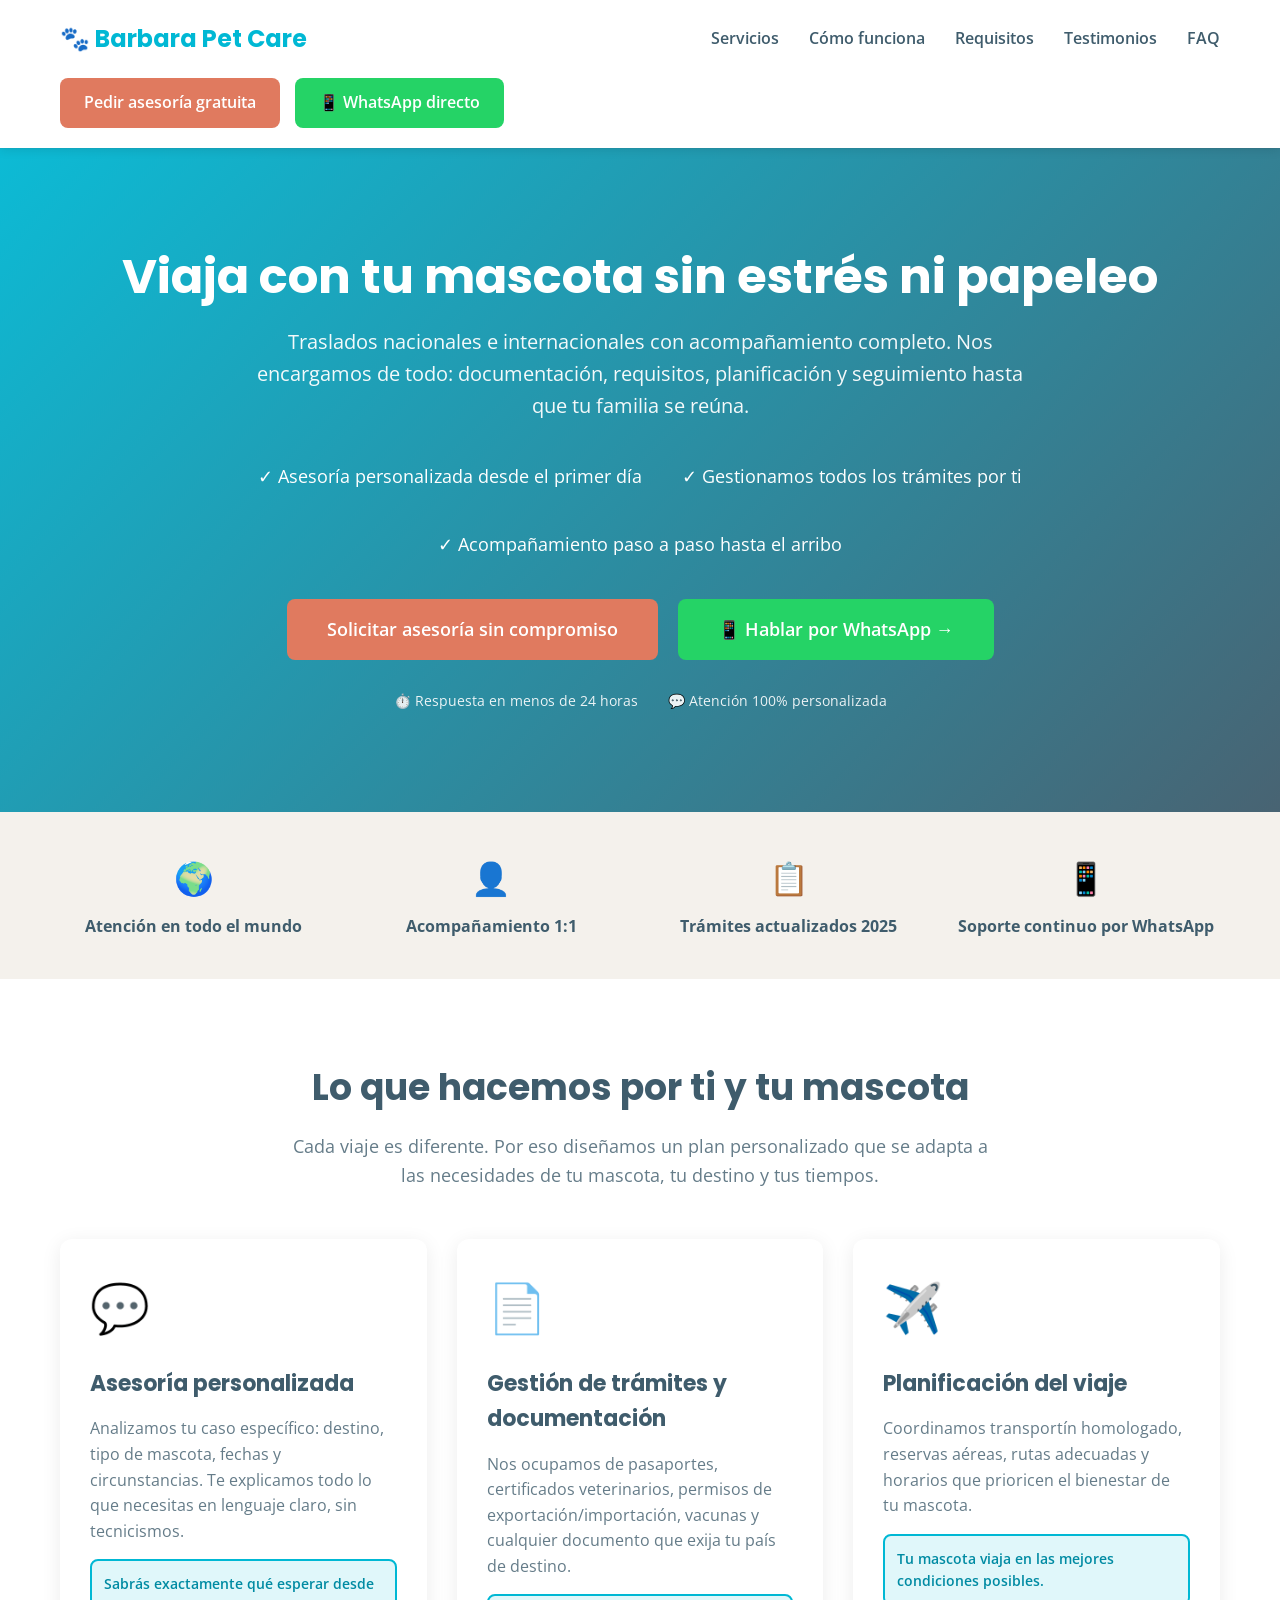
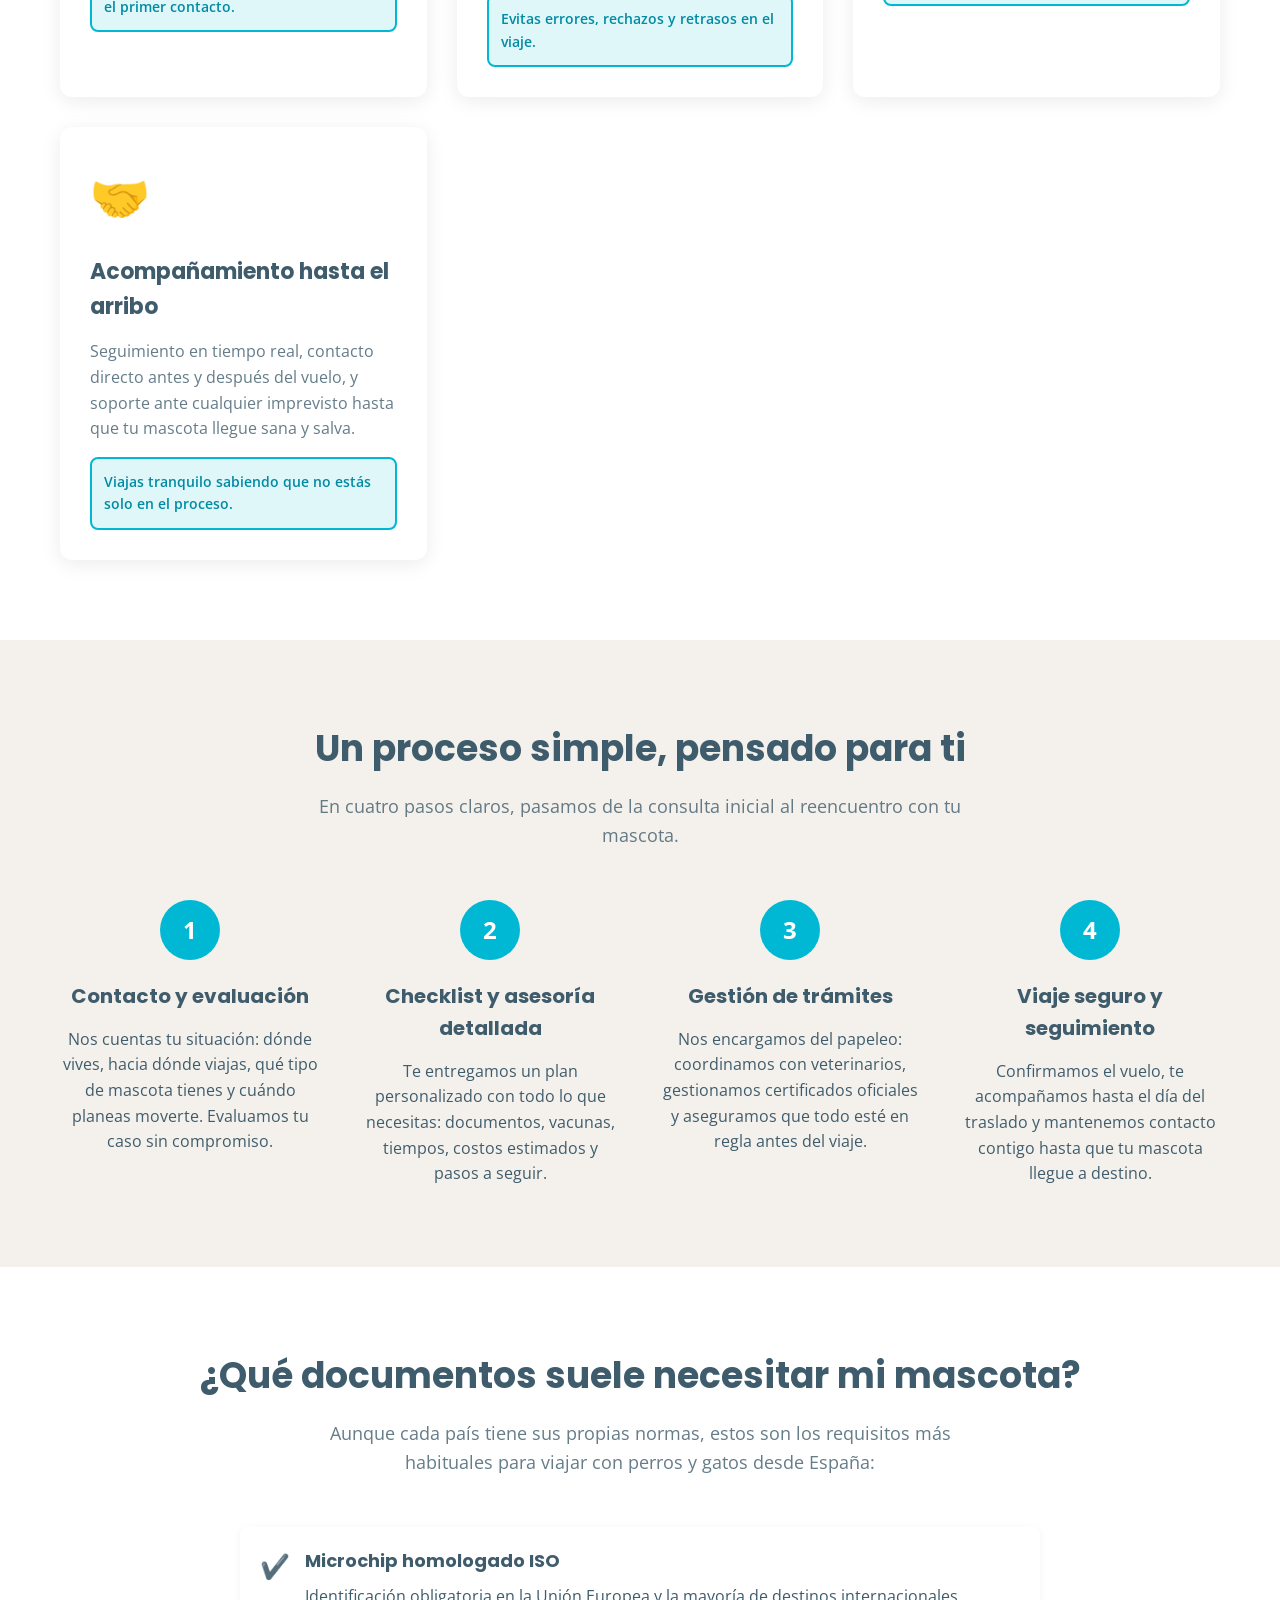
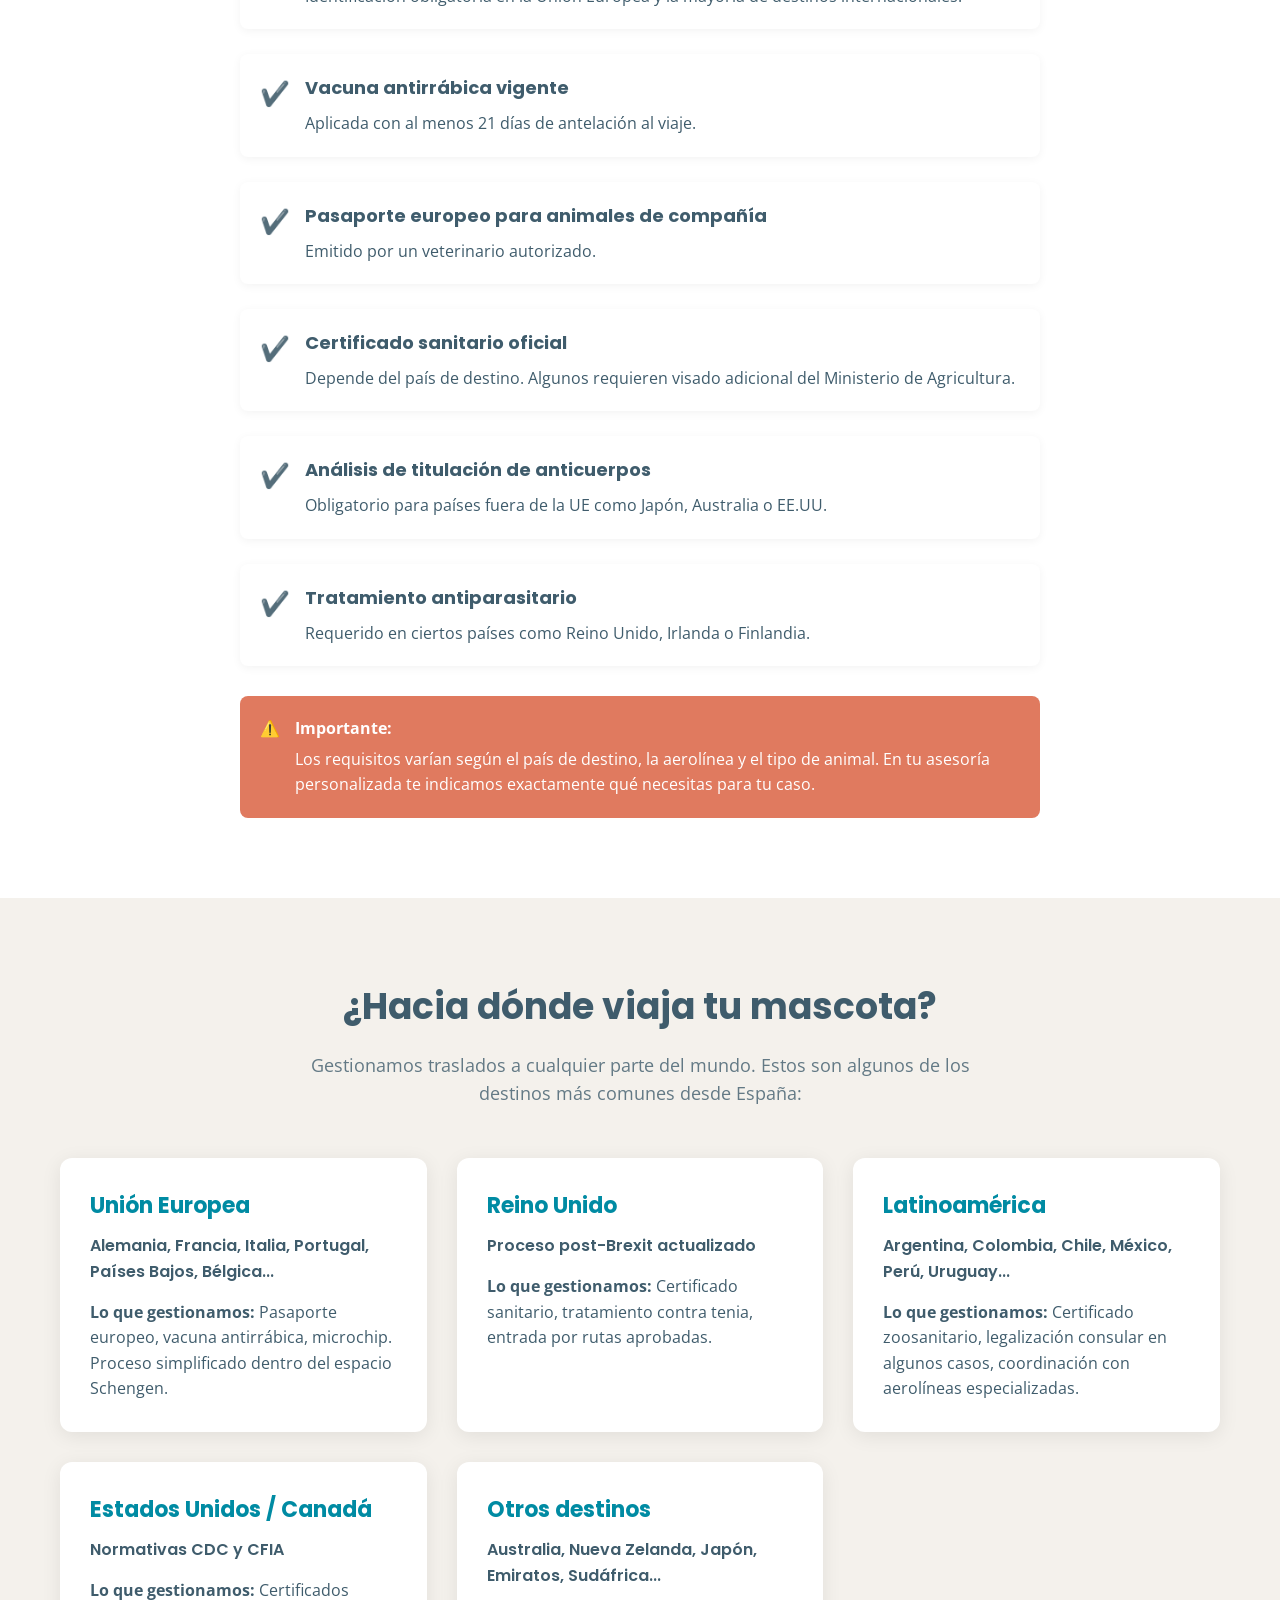
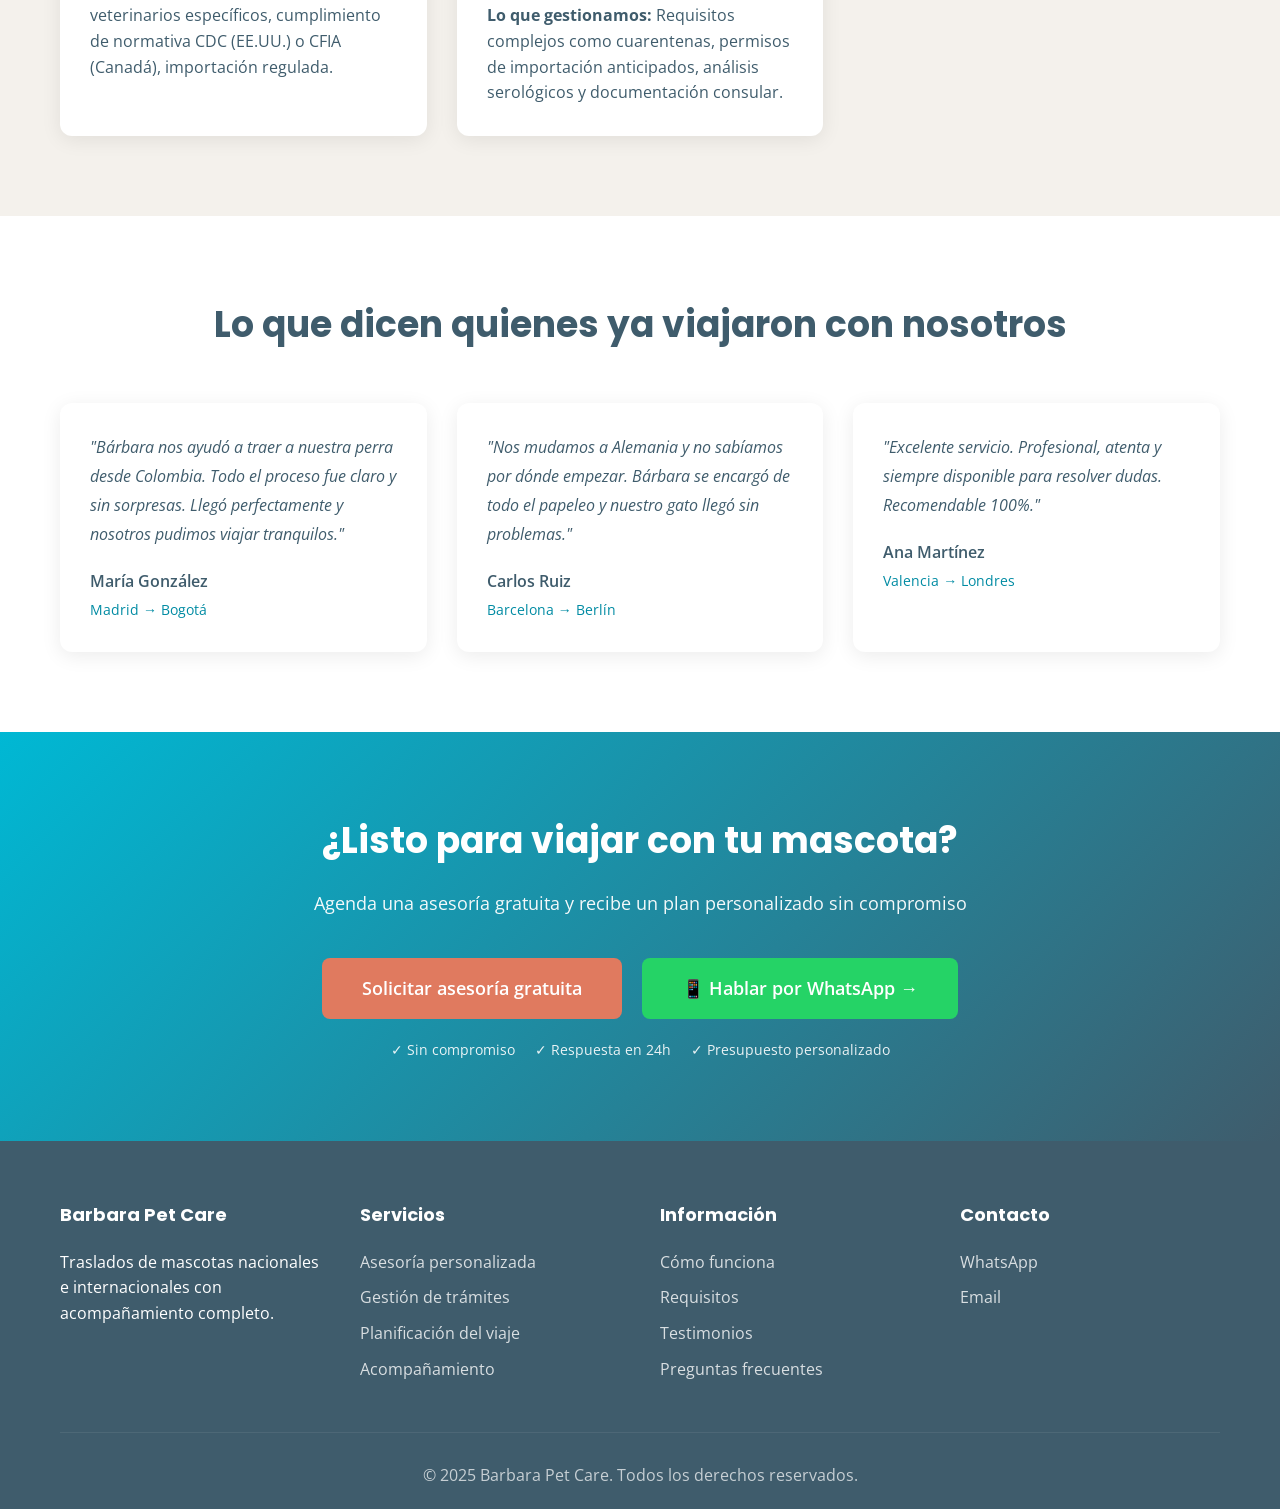
==== index.html @ b0bc9493 "first upload" ====
<!DOCTYPE html>
<html lang="es">
<head>
    <meta charset="UTF-8">
    <meta name="viewport" content="width=device-width, initial-scale=1.0">
    <title>Barbara Pet Care - Traslados de Mascotas Nacional e Internacional</title>
    <link href="https://fonts.googleapis.com/css2?family=Poppins:wght@400;600;700&family=Open+Sans:wght@400;600&display=swap" rel="stylesheet">
    <link rel="stylesheet" href="styles.css">
</head>
<body>
    <!-- Header -->
    <header>
        <div class="container">
            <div class="header-content">
                <div class="logo">🐾 Barbara Pet Care</div>
                <button class="mobile-menu-btn" onclick="toggleMenu()">☰</button>
                <nav id="mainNav">
                    <ul>
                        <li><a href="#servicios">Servicios</a></li>
                        <li><a href="#como-funciona">Cómo funciona</a></li>
                        <li><a href="#requisitos">Requisitos</a></li>
                        <li><a href="#testimonios">Testimonios</a></li>
                        <li><a href="#faq">FAQ</a></li>
                    </ul>
                </nav>
                <div class="header-buttons">
                    <a href="#contacto" class="btn btn-primary">Pedir asesoría gratuita</a>
                    <a href="https://wa.me/34XXXXXXXXX" class="btn btn-whatsapp">📱 WhatsApp directo</a>
                </div>
            </div>
        </div>
    </header>

    <!-- Hero Section -->
    <section class="hero">
        <div class="container">
            <h1>Viaja con tu mascota sin estrés ni papeleo</h1>
            <p class="hero-subtitle">Traslados nacionales e internacionales con acompañamiento completo. Nos encargamos de todo: documentación, requisitos, planificación y seguimiento hasta que tu familia se reúna.</p>
            
            <div class="hero-bullets">
                <div class="hero-bullet">✓ Asesoría personalizada desde el primer día</div>
                <div class="hero-bullet">✓ Gestionamos todos los trámites por ti</div>
                <div class="hero-bullet">✓ Acompañamiento paso a paso hasta el arribo</div>
            </div>

            <div class="hero-buttons">
                <a href="#contacto" class="btn btn-primary btn-large">Solicitar asesoría sin compromiso</a>
                <a href="https://wa.me/34XXXXXXXXX" class="btn btn-whatsapp btn-large">📱 Hablar por WhatsApp →</a>
            </div>

            <div class="hero-trust">
                <div>⏱️ Respuesta en menos de 24 horas</div>
                <div>💬 Atención 100% personalizada</div>
            </div>
        </div>
    </section>

    <!-- Trust Bar -->
    <section class="trust-bar">
        <div class="container">
            <div class="trust-items">
                <div class="trust-item">
                    <div class="trust-icon">🌍</div>
                    <div><strong>Atención en todo el mundo</strong></div>
                </div>
                <div class="trust-item">
                    <div class="trust-icon">👤</div>
                    <div><strong>Acompañamiento 1:1</strong></div>
                </div>
                <div class="trust-item">
                    <div class="trust-icon">📋</div>
                    <div><strong>Trámites actualizados 2025</strong></div>
                </div>
                <div class="trust-item">
                    <div class="trust-icon">📱</div>
                    <div><strong>Soporte continuo por WhatsApp</strong></div>
                </div>
            </div>
        </div>
    </section>

    <!-- Services -->
    <section id="servicios">
        <div class="container">
            <div class="section-header">
                <h2>Lo que hacemos por ti y tu mascota</h2>
                <p>Cada viaje es diferente. Por eso diseñamos un plan personalizado que se adapta a las necesidades de tu mascota, tu destino y tus tiempos.</p>
            </div>

            <div class="services-grid">
                <div class="service-card">
                    <div class="service-icon">💬</div>
                    <h3>Asesoría personalizada</h3>
                    <p>Analizamos tu caso específico: destino, tipo de mascota, fechas y circunstancias. Te explicamos todo lo que necesitas en lenguaje claro, sin tecnicismos.</p>
                    <div class="service-benefit">Sabrás exactamente qué esperar desde el primer contacto.</div>
                </div>

                <div class="service-card">
                    <div class="service-icon">📄</div>
                    <h3>Gestión de trámites y documentación</h3>
                    <p>Nos ocupamos de pasaportes, certificados veterinarios, permisos de exportación/importación, vacunas y cualquier documento que exija tu país de destino.</p>
                    <div class="service-benefit">Evitas errores, rechazos y retrasos en el viaje.</div>
                </div>

                <div class="service-card">
                    <div class="service-icon">✈️</div>
                    <h3>Planificación del viaje</h3>
                    <p>Coordinamos transportín homologado, reservas aéreas, rutas adecuadas y horarios que prioricen el bienestar de tu mascota.</p>
                    <div class="service-benefit">Tu mascota viaja en las mejores condiciones posibles.</div>
                </div>

                <div class="service-card">
                    <div class="service-icon">🤝</div>
                    <h3>Acompañamiento hasta el arribo</h3>
                    <p>Seguimiento en tiempo real, contacto directo antes y después del vuelo, y soporte ante cualquier imprevisto hasta que tu mascota llegue sana y salva.</p>
                    <div class="service-benefit">Viajas tranquilo sabiendo que no estás solo en el proceso.</div>
                </div>
            </div>
        </div>
    </section>

    <!-- Process -->
    <section id="como-funciona" class="process-bg">
        <div class="container">
            <div class="section-header">
                <h2>Un proceso simple, pensado para ti</h2>
                <p>En cuatro pasos claros, pasamos de la consulta inicial al reencuentro con tu mascota.</p>
            </div>

            <div class="process-steps">
                <div class="process-step">
                    <div class="step-number">1</div>
                    <h3>Contacto y evaluación</h3>
                    <p>Nos cuentas tu situación: dónde vives, hacia dónde viajas, qué tipo de mascota tienes y cuándo planeas moverte. Evaluamos tu caso sin compromiso.</p>
                </div>

                <div class="process-step">
                    <div class="step-number">2</div>
                    <h3>Checklist y asesoría detallada</h3>
                    <p>Te entregamos un plan personalizado con todo lo que necesitas: documentos, vacunas, tiempos, costos estimados y pasos a seguir.</p>
                </div>

                <div class="process-step">
                    <div class="step-number">3</div>
                    <h3>Gestión de trámites</h3>
                    <p>Nos encargamos del papeleo: coordinamos con veterinarios, gestionamos certificados oficiales y aseguramos que todo esté en regla antes del viaje.</p>
                </div>

                <div class="process-step">
                    <div class="step-number">4</div>
                    <h3>Viaje seguro y seguimiento</h3>
                    <p>Confirmamos el vuelo, te acompañamos hasta el día del traslado y mantenemos contacto contigo hasta que tu mascota llegue a destino.</p>
                </div>
            </div>
        </div>
    </section>

    <!-- Requirements -->
    <section id="requisitos">
        <div class="container">
            <div class="section-header">
                <h2>¿Qué documentos suele necesitar mi mascota?</h2>
                <p>Aunque cada país tiene sus propias normas, estos son los requisitos más habituales para viajar con perros y gatos desde España:</p>
            </div>

            <div class="requirements-list">
                <div class="requirement-item">
                    <div class="requirement-check">✔️</div>
                    <div class="requirement-content">
                        <h4>Microchip homologado ISO</h4>
                        <p>Identificación obligatoria en la Unión Europea y la mayoría de destinos internacionales.</p>
                    </div>
                </div>

                <div class="requirement-item">
                    <div class="requirement-check">✔️</div>
                    <div class="requirement-content">
                        <h4>Vacuna antirrábica vigente</h4>
                        <p>Aplicada con al menos 21 días de antelación al viaje.</p>
                    </div>
                </div>

                <div class="requirement-item">
                    <div class="requirement-check">✔️</div>
                    <div class="requirement-content">
                        <h4>Pasaporte europeo para animales de compañía</h4>
                        <p>Emitido por un veterinario autorizado.</p>
                    </div>
                </div>

                <div class="requirement-item">
                    <div class="requirement-check">✔️</div>
                    <div class="requirement-content">
                        <h4>Certificado sanitario oficial</h4>
                        <p>Depende del país de destino. Algunos requieren visado adicional del Ministerio de Agricultura.</p>
                    </div>
                </div>

                <div class="requirement-item">
                    <div class="requirement-check">✔️</div>
                    <div class="requirement-content">
                        <h4>Análisis de titulación de anticuerpos</h4>
                        <p>Obligatorio para países fuera de la UE como Japón, Australia o EE.UU.</p>
                    </div>
                </div>

                <div class="requirement-item">
                    <div class="requirement-check">✔️</div>
                    <div class="requirement-content">
                        <h4>Tratamiento antiparasitario</h4>
                        <p>Requerido en ciertos países como Reino Unido, Irlanda o Finlandia.</p>
                    </div>
                </div>

                <div class="important-note">
                    <div>⚠️</div>
                    <div>
                        <strong>Importante:</strong> Los requisitos varían según el país de destino, la aerolínea y el tipo de animal. En tu asesoría personalizada te indicamos exactamente qué necesitas para tu caso.
                    </div>
                </div>
            </div>
        </div>
    </section>

    <!-- Destinations -->
    <section class="destinations-bg">
        <div class="container">
            <div class="section-header">
                <h2>¿Hacia dónde viaja tu mascota?</h2>
                <p>Gestionamos traslados a cualquier parte del mundo. Estos son algunos de los destinos más comunes desde España:</p>
            </div>

            <div class="destinations-grid">
                <div class="destination-card">
                    <h3>Unión Europea</h3>
                    <h4>Alemania, Francia, Italia, Portugal, Países Bajos, Bélgica...</h4>
                    <p><strong>Lo que gestionamos:</strong> Pasaporte europeo, vacuna antirrábica, microchip. Proceso simplificado dentro del espacio Schengen.</p>
                </div>

                <div class="destination-card">
                    <h3>Reino Unido</h3>
                    <h4>Proceso post-Brexit actualizado</h4>
                    <p><strong>Lo que gestionamos:</strong> Certificado sanitario, tratamiento contra tenia, entrada por rutas aprobadas.</p>
                </div>

                <div class="destination-card">
                    <h3>Latinoamérica</h3>
                    <h4>Argentina, Colombia, Chile, México, Perú, Uruguay...</h4>
                    <p><strong>Lo que gestionamos:</strong> Certificado zoosanitario, legalización consular en algunos casos, coordinación con aerolíneas especializadas.</p>
                </div>

                <div class="destination-card">
                    <h3>Estados Unidos / Canadá</h3>
                    <h4>Normativas CDC y CFIA</h4>
                    <p><strong>Lo que gestionamos:</strong> Certificados veterinarios específicos, cumplimiento de normativa CDC (EE.UU.) o CFIA (Canadá), importación regulada.</p>
                </div>

                <div class="destination-card">
                    <h3>Otros destinos</h3>
                    <h4>Australia, Nueva Zelanda, Japón, Emiratos, Sudáfrica...</h4>
                    <p><strong>Lo que gestionamos:</strong> Requisitos complejos como cuarentenas, permisos de importación anticipados, análisis serológicos y documentación consular.</p>
                </div>
            </div>
        </div>
    </section>

    <!-- Testimonials -->
    <section id="testimonios">
        <div class="container">
            <div class="section-header">
                <h2>Lo que dicen quienes ya viajaron con nosotros</h2>
            </div>

            <div class="testimonials-grid">
                <div class="testimonial-card">
                    <p class="testimonial-quote">"Bárbara nos ayudó a traer a nuestra perra desde Colombia. Todo el proceso fue claro y sin sorpresas. Llegó perfectamente y nosotros pudimos viajar tranquilos."</p>
                    <div class="testimonial-author">María González</div>
                    <div class="testimonial-location">Madrid → Bogotá</div>
                </div>

                <div class="testimonial-card">
                    <p class="testimonial-quote">"Nos mudamos a Alemania y no sabíamos por dónde empezar. Bárbara se encargó de todo el papeleo y nuestro gato llegó sin problemas."</p>
                    <div class="testimonial-author">Carlos Ruiz</div>
                    <div class="testimonial-location">Barcelona → Berlín</div>
                </div>

                <div class="testimonial-card">
                    <p class="testimonial-quote">"Excelente servicio. Profesional, atenta y siempre disponible para resolver dudas. Recomendable 100%."</p>
                    <div class="testimonial-author">Ana Martínez</div>
                    <div class="testimonial-location">Valencia → Londres</div>
                </div>
            </div>
        </div>
    </section>

    <!-- CTA Final -->
    <section class="cta-final">
        <div class="container">
            <h2>¿Listo para viajar con tu mascota?</h2>
            <p>Agenda una asesoría gratuita y recibe un plan personalizado sin compromiso</p>
            
            <div class="cta-buttons">
                <a href="#contacto" class="btn btn-primary btn-large">Solicitar asesoría gratuita</a>
                <a href="https://wa.me/34XXXXXXXXX" class="btn btn-whatsapp btn-large">📱 Hablar por WhatsApp →</a>
            </div>

            <div class="cta-microcopy">
                <div>✓ Sin compromiso</div>
                <div>✓ Respuesta en 24h</div>
                <div>✓ Presupuesto personalizado</div>
            </div>
        </div>
    </section>

    <!-- Footer -->
    <footer>
        <div class="container">
            <div class="footer-content">
                <div class="footer-column">
                    <h4>Barbara Pet Care</h4>
                    <p>Traslados de mascotas nacionales e internacionales con acompañamiento completo.</p>
                </div>

                <div class="footer-column">
                    <h4>Servicios</h4>
                    <ul>
                        <li><a href="#servicios">Asesoría personalizada</a></li>
                        <li><a href="#servicios">Gestión de trámites</a></li>
                        <li><a href="#servicios">Planificación del viaje</a></li>
                        <li><a href="#servicios">Acompañamiento</a></li>
                    </ul>
                </div>

                <div class="footer-column">
                    <h4>Información</h4>
                    <ul>
                        <li><a href="#como-funciona">Cómo funciona</a></li>
                        <li><a href="#requisitos">Requisitos</a></li>
                        <li><a href="#testimonios">Testimonios</a></li>
                        <li><a href="#faq">Preguntas frecuentes</a></li>
                    </ul>
                </div>

                <div class="footer-column">
                    <h4>Contacto</h4>
                    <ul>
                        <li><a href="https://wa.me/34XXXXXXXXX">WhatsApp</a></li>
                        <li><a href="mailto:info@barbarapetcare.com">Email</a></li>
                    </ul>
                </div>
            </div>

            <div class="footer-bottom">
                <p>&copy; 2025 Barbara Pet Care. Todos los derechos reservados.</p>
            </div>
        </div>
    </footer>

    <script src="script.js"></script>
</body>
</html>
---- styles.css ----
* {
    margin: 0;
    padding: 0;
    box-sizing: border-box;
}

:root {
    --verde: #00B8D4;
    --beige: #F4F1EC;
    --azul: #3F5C6C;
    --blanco: #FFFFFF;
    --coral: #E07A5F;
}

body {
    font-family: 'Open Sans', sans-serif;
    color: var(--azul);
    line-height: 1.6;
}

h1, h2, h3, h4 {
    font-family: 'Poppins', sans-serif;
    font-weight: 700;
}

.container {
    max-width: 1200px;
    margin: 0 auto;
    padding: 0 20px;
}

/* Header */
header {
    background: var(--blanco);
    padding: 20px 0;
    box-shadow: 0 2px 10px rgba(0,0,0,0.1);
    position: sticky;
    top: 0;
    z-index: 1000;
}

.header-content {
    display: flex;
    justify-content: space-between;
    align-items: center;
    flex-wrap: wrap;
    gap: 20px;
}

.logo {
    font-family: 'Poppins', sans-serif;
    font-size: 24px;
    font-weight: 700;
    color: var(--verde);
    display: flex;
    align-items: center;
    gap: 8px;
}

nav ul {
    display: flex;
    list-style: none;
    gap: 30px;
    flex-wrap: wrap;
}

nav a {
    color: var(--azul);
    text-decoration: none;
    font-weight: 600;
    transition: color 0.3s;
}

nav a:hover {
    color: var(--verde);
}

.header-buttons {
    display: flex;
    gap: 15px;
    flex-wrap: wrap;
}

.btn {
    padding: 12px 24px;
    border-radius: 8px;
    font-weight: 600;
    text-decoration: none;
    transition: all 0.3s;
    border: none;
    cursor: pointer;
    display: inline-block;
    text-align: center;
}

.btn-primary {
    background: var(--coral);
    color: var(--blanco);
}

.btn-primary:hover {
    background: #d66950;
    transform: translateY(-2px);
    box-shadow: 0 4px 12px rgba(224, 122, 95, 0.3);
}

.btn-whatsapp {
    background: #25D366;
    color: var(--blanco);
    display: flex;
    align-items: center;
    gap: 8px;
}

.btn-whatsapp:hover {
    background: #128C7E;
    transform: translateY(-2px);
    box-shadow: 0 4px 12px rgba(37, 211, 102, 0.4);
}

/* Hero Section */
.hero {
    background: linear-gradient(135deg, rgba(0, 184, 212, 0.95), rgba(63, 92, 108, 0.95)), url('data:image/svg+xml,<svg xmlns="http://www.w3.org/2000/svg" viewBox="0 0 1200 600"><rect fill="%23F4F1EC" width="1200" height="600"/></svg>');
    background-size: cover;
    background-position: center;
    color: var(--blanco);
    padding: 100px 0;
    text-align: center;
}

.hero h1 {
    font-size: 48px;
    margin-bottom: 20px;
    line-height: 1.2;
}

.hero-subtitle {
    font-size: 20px;
    margin-bottom: 40px;
    max-width: 800px;
    margin-left: auto;
    margin-right: auto;
    opacity: 0.95;
}

.hero-bullets {
    display: flex;
    justify-content: center;
    gap: 40px;
    margin-bottom: 40px;
    flex-wrap: wrap;
}

.hero-bullet {
    display: flex;
    align-items: center;
    gap: 10px;
    font-size: 18px;
}

.hero-buttons {
    display: flex;
    gap: 20px;
    justify-content: center;
    margin-bottom: 30px;
    flex-wrap: wrap;
}

.btn-large {
    padding: 16px 40px;
    font-size: 18px;
}

.hero-trust {
    display: flex;
    justify-content: center;
    gap: 30px;
    font-size: 14px;
    opacity: 0.9;
    flex-wrap: wrap;
}

/* Trust Bar */
.trust-bar {
    background: var(--beige);
    padding: 40px 0;
}

.trust-items {
    display: grid;
    grid-template-columns: repeat(auto-fit, minmax(250px, 1fr));
    gap: 30px;
    text-align: center;
}

.trust-item {
    display: flex;
    flex-direction: column;
    align-items: center;
    gap: 10px;
}

.trust-icon {
    font-size: 32px;
    color: var(--verde);
}

/* Section */
section {
    padding: 80px 0;
}

.section-header {
    text-align: center;
    margin-bottom: 50px;
}

.section-header h2 {
    font-size: 36px;
    margin-bottom: 15px;
    color: var(--azul);
}

.section-header p {
    font-size: 18px;
    color: var(--azul);
    opacity: 0.8;
    max-width: 700px;
    margin: 0 auto;
}

/* Services */
.services-grid {
    display: grid;
    grid-template-columns: repeat(auto-fit, minmax(280px, 1fr));
    gap: 30px;
}

.service-card {
    background: var(--blanco);
    padding: 30px;
    border-radius: 12px;
    box-shadow: 0 4px 20px rgba(0,0,0,0.08);
    transition: transform 0.3s, box-shadow 0.3s;
}

.service-card:hover {
    transform: translateY(-5px);
    box-shadow: 0 8px 30px rgba(0,0,0,0.12);
}

.service-icon {
    font-size: 48px;
    margin-bottom: 20px;
}

.service-card h3 {
    font-size: 22px;
    margin-bottom: 15px;
    color: var(--azul);
}

.service-card p {
    margin-bottom: 15px;
    color: var(--azul);
    opacity: 0.8;
}

.service-benefit {
    background: rgba(0, 184, 212, 0.12);
    padding: 12px;
    border-radius: 8px;
    font-weight: 600;
    color: #008BA3;
    font-size: 14px;
    border: 2px solid var(--verde);
}

/* Process */
.process-bg {
    background: var(--beige);
}

.process-steps {
    display: grid;
    grid-template-columns: repeat(auto-fit, minmax(250px, 1fr));
    gap: 40px;
}

.process-step {
    text-align: center;
}

.step-number {
    width: 60px;
    height: 60px;
    background: var(--verde);
    color: var(--blanco);
    border-radius: 50%;
    display: flex;
    align-items: center;
    justify-content: center;
    font-size: 24px;
    font-weight: 700;
    margin: 0 auto 20px;
}

.process-step h3 {
    font-size: 20px;
    margin-bottom: 15px;
    color: var(--azul);
}

/* Requirements */
.requirements-list {
    max-width: 800px;
    margin: 0 auto;
}

.requirement-item {
    display: flex;
    gap: 15px;
    margin-bottom: 25px;
    padding: 20px;
    background: var(--blanco);
    border-radius: 8px;
    box-shadow: 0 2px 10px rgba(0,0,0,0.05);
}

.requirement-check {
    color: var(--verde);
    font-size: 24px;
    flex-shrink: 0;
}

.requirement-content h4 {
    font-size: 18px;
    margin-bottom: 8px;
    color: var(--azul);
}

.important-note {
    background: var(--coral);
    color: var(--blanco);
    padding: 20px;
    border-radius: 8px;
    margin-top: 30px;
    display: flex;
    gap: 15px;
    align-items: start;
}

.important-note strong {
    display: block;
    margin-bottom: 5px;
}

/* Destinations */
.destinations-bg {
    background: var(--beige);
}

.destinations-grid {
    display: grid;
    grid-template-columns: repeat(auto-fit, minmax(300px, 1fr));
    gap: 30px;
}

.destination-card {
    background: var(--blanco);
    padding: 30px;
    border-radius: 12px;
    box-shadow: 0 4px 20px rgba(0,0,0,0.08);
}

.destination-card h3 {
    font-size: 22px;
    margin-bottom: 10px;
    color: #008BA3;
}

.destination-card h4 {
    font-size: 16px;
    margin-bottom: 15px;
    color: var(--azul);
    font-weight: 600;
}

/* Testimonials */
.testimonials-grid {
    display: grid;
    grid-template-columns: repeat(auto-fit, minmax(300px, 1fr));
    gap: 30px;
}

.testimonial-card {
    background: var(--blanco);
    padding: 30px;
    border-radius: 12px;
    box-shadow: 0 4px 20px rgba(0,0,0,0.08);
    position: relative;
}

.testimonial-quote {
    font-style: italic;
    margin-bottom: 20px;
    line-height: 1.8;
    color: var(--azul);
}

.testimonial-author {
    font-weight: 600;
    color: var(--azul);
}

.testimonial-location {
    font-size: 14px;
    color: #008BA3;
    margin-top: 5px;
}

/* Differentials */
.differentials-bg {
    background: var(--beige);
}

.differentials-grid {
    display: grid;
    grid-template-columns: repeat(auto-fit, minmax(300px, 1fr));
    gap: 30px;
    max-width: 900px;
    margin: 0 auto;
}

.differential-item {
    display: flex;
    gap: 15px;
    align-items: start;
}

.differential-icon {
    font-size: 32px;
    flex-shrink: 0;
}

.differential-content h4 {
    font-size: 18px;
    margin-bottom: 8px;
    color: var(--azul);
}

/* FAQ */
.faq-list {
    max-width: 800px;
    margin: 0 auto;
}

.faq-item {
    background: var(--blanco);
    padding: 25px;
    border-radius: 8px;
    margin-bottom: 20px;
    box-shadow: 0 2px 10px rgba(0,0,0,0.05);
}

.faq-item h4 {
    font-size: 18px;
    margin-bottom: 12px;
    color: var(--azul);
}

.faq-item p {
    color: var(--azul);
    opacity: 0.8;
}

/* CTA Final */
.cta-final {
    background: linear-gradient(135deg, var(--verde), var(--azul));
    color: var(--blanco);
    padding: 80px 0;
    text-align: center;
}

.cta-final h2 {
    font-size: 36px;
    margin-bottom: 20px;
}

.cta-final p {
    font-size: 18px;
    margin-bottom: 40px;
    opacity: 0.95;
}

.cta-buttons {
    display: flex;
    gap: 20px;
    justify-content: center;
    margin-bottom: 20px;
    flex-wrap: wrap;
}

.cta-microcopy {
    display: flex;
    gap: 20px;
    justify-content: center;
    font-size: 14px;
    opacity: 0.9;
    flex-wrap: wrap;
}

/* Footer */
footer {
    background: var(--azul);
    color: var(--blanco);
    padding: 60px 0 20px;
}

.footer-content {
    display: grid;
    grid-template-columns: repeat(auto-fit, minmax(250px, 1fr));
    gap: 40px;
    margin-bottom: 40px;
}

.footer-column h4 {
    font-size: 18px;
    margin-bottom: 20px;
}

.footer-column ul {
    list-style: none;
}

.footer-column a {
    color: var(--blanco);
    text-decoration: none;
    opacity: 0.8;
    transition: opacity 0.3s;
    display: block;
    margin-bottom: 10px;
}

.footer-column a:hover {
    opacity: 1;
}

.footer-bottom {
    text-align: center;
    padding-top: 30px;
    border-top: 1px solid rgba(255,255,255,0.1);
    opacity: 0.7;
}

/* Mobile Navigation */
.mobile-menu-btn {
    display: none;
    background: var(--verde);
    color: var(--blanco);
    border: none;
    padding: 10px 15px;
    border-radius: 5px;
    cursor: pointer;
    font-size: 20px;
}

@media (max-width: 768px) {
    nav {
        display: none;
        width: 100%;
    }

    nav.active {
        display: block;
    }

    nav ul {
        flex-direction: column;
        gap: 15px;
    }

    .mobile-menu-btn {
        display: block;
    }

    .hero h1 {
        font-size: 32px;
    }

    .hero-subtitle {
        font-size: 16px;
    }

    .hero-bullets {
        flex-direction: column;
        gap: 15px;
    }

    .section-header h2 {
        font-size: 28px;
    }

    .header-buttons {
        width: 100%;
        justify-content: center;
    }
}
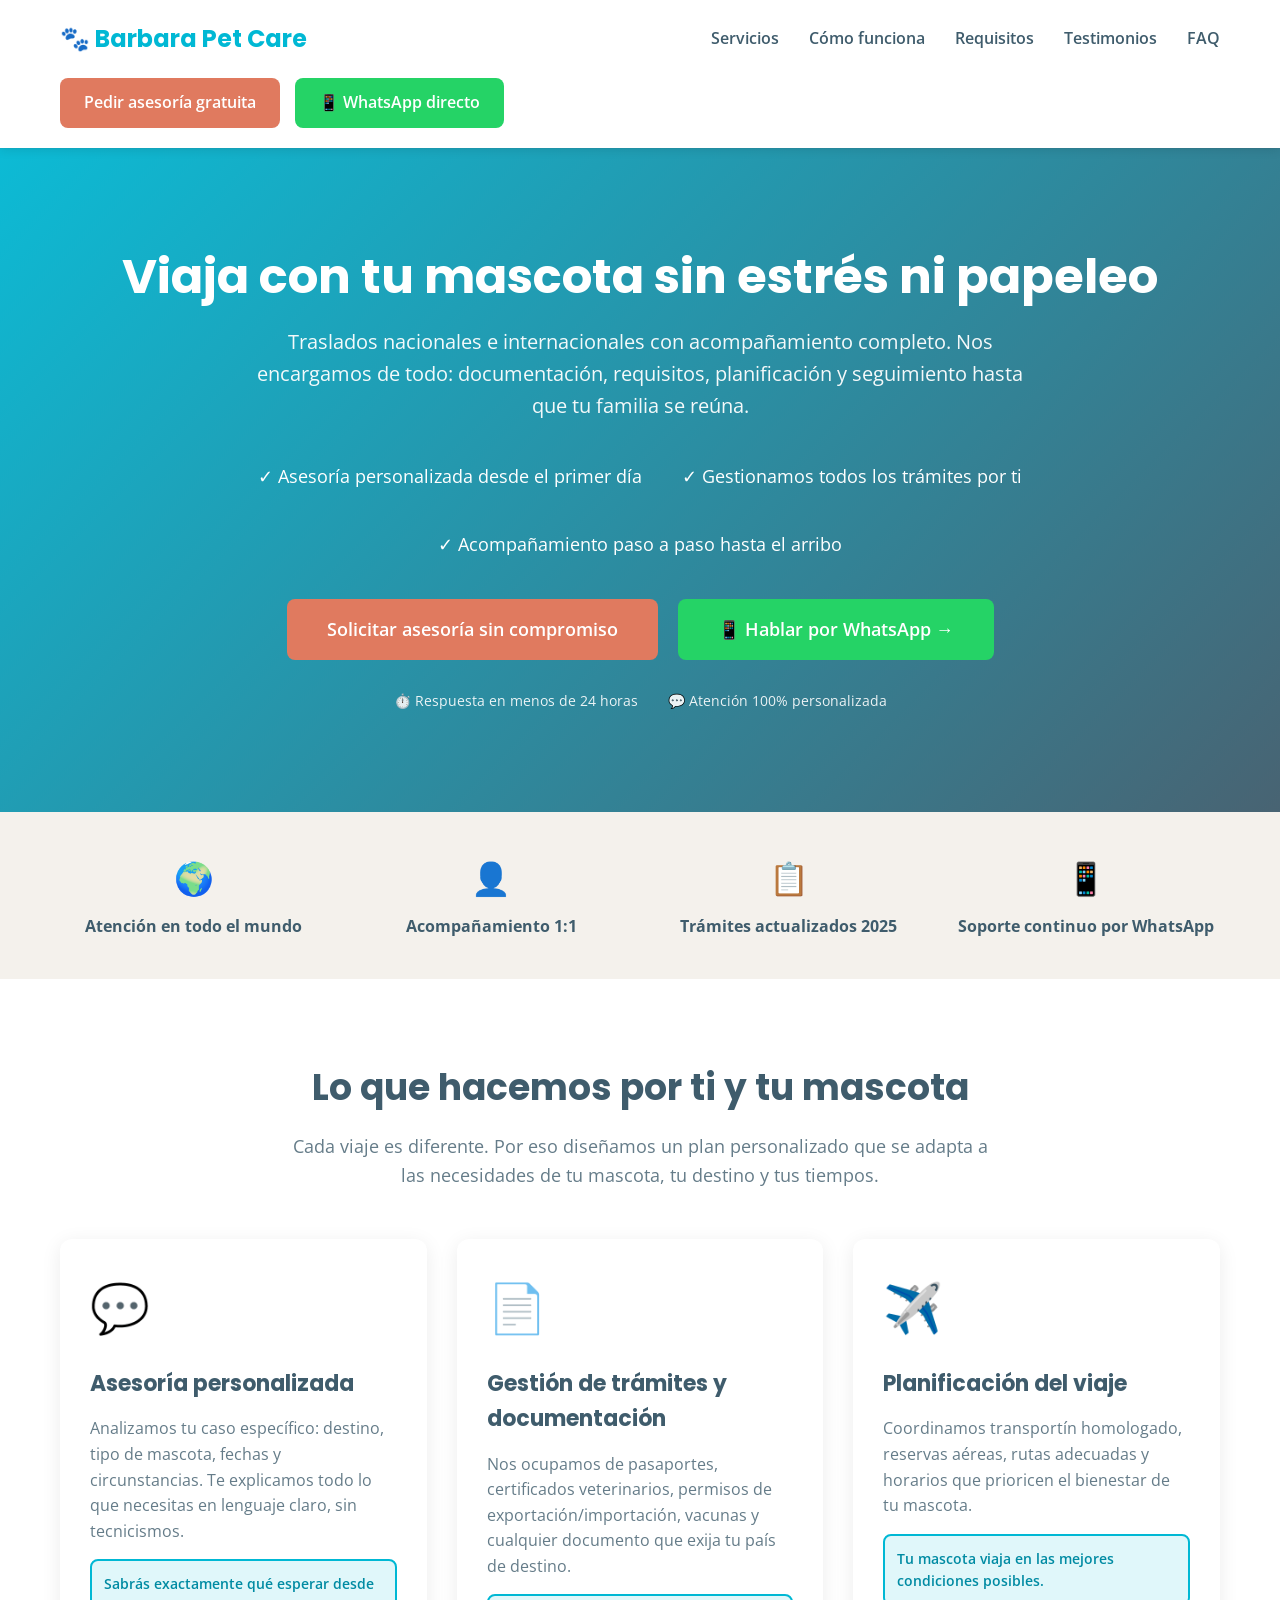
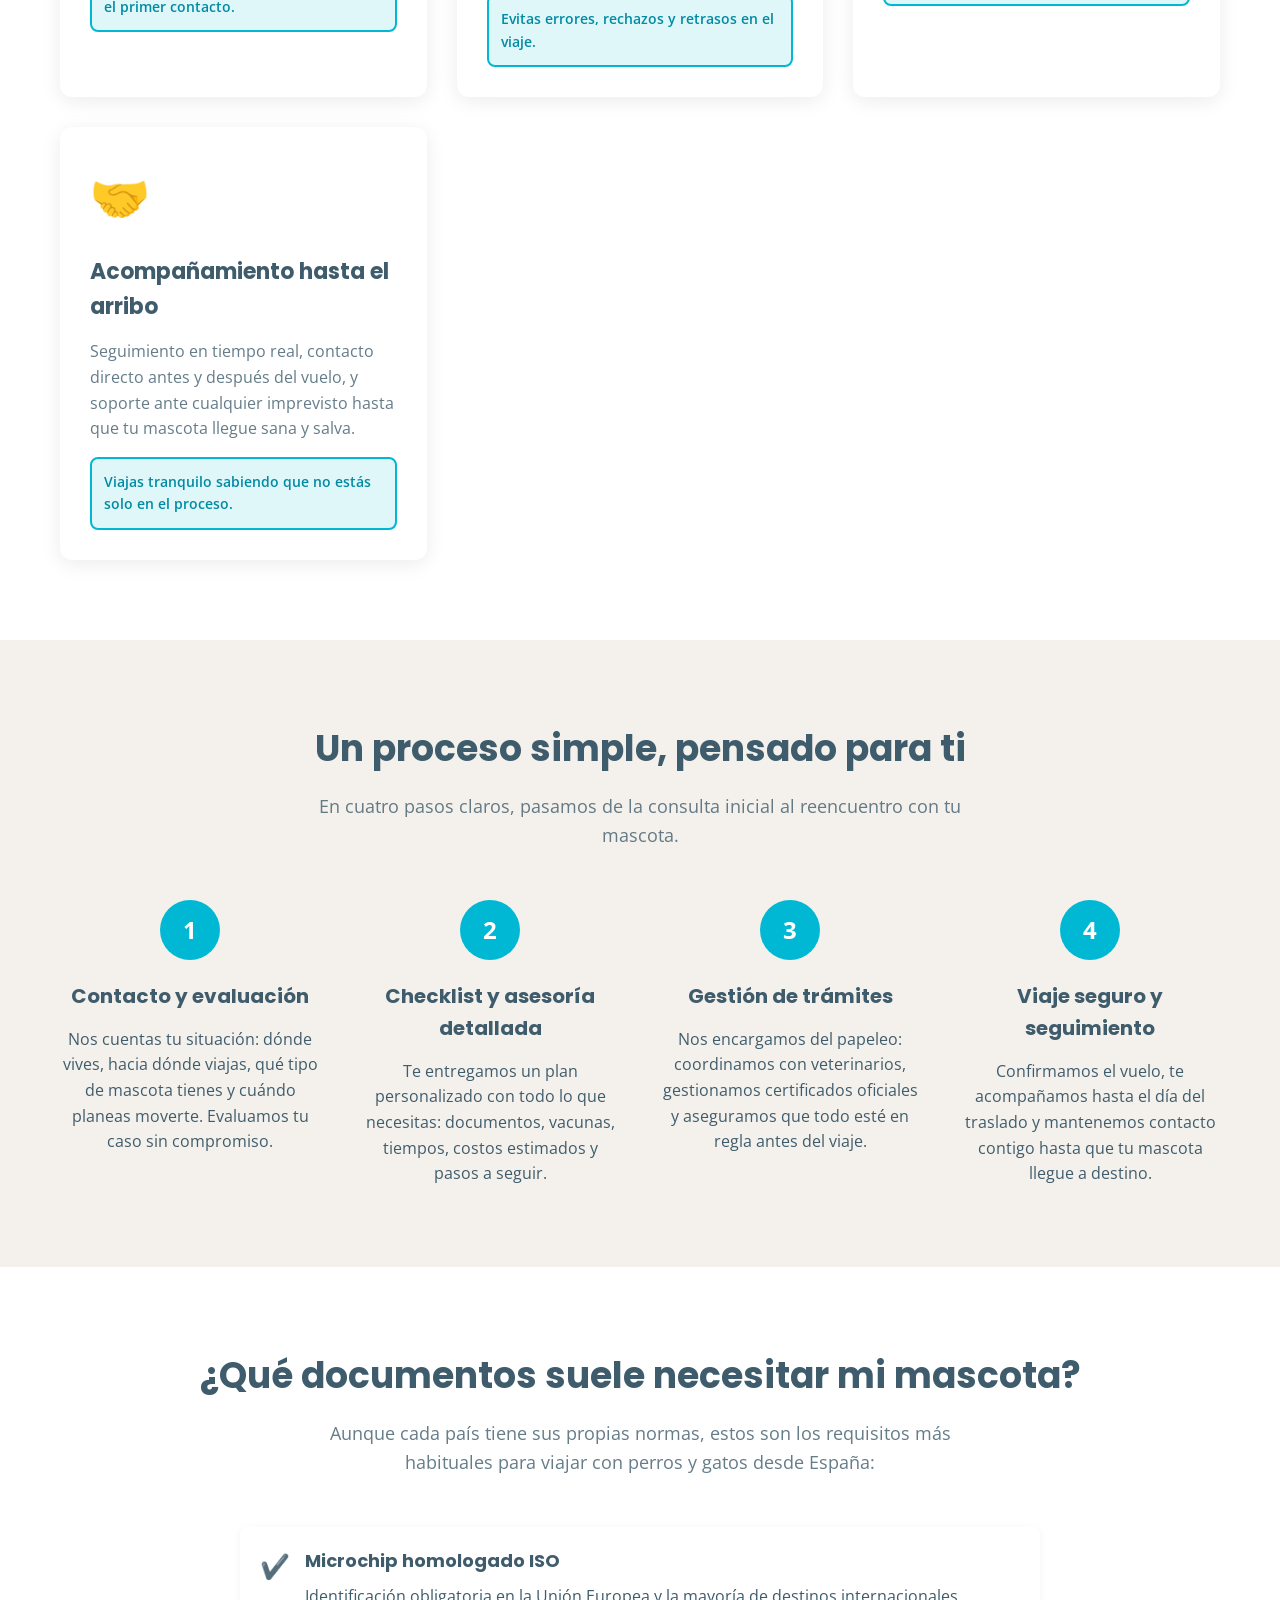
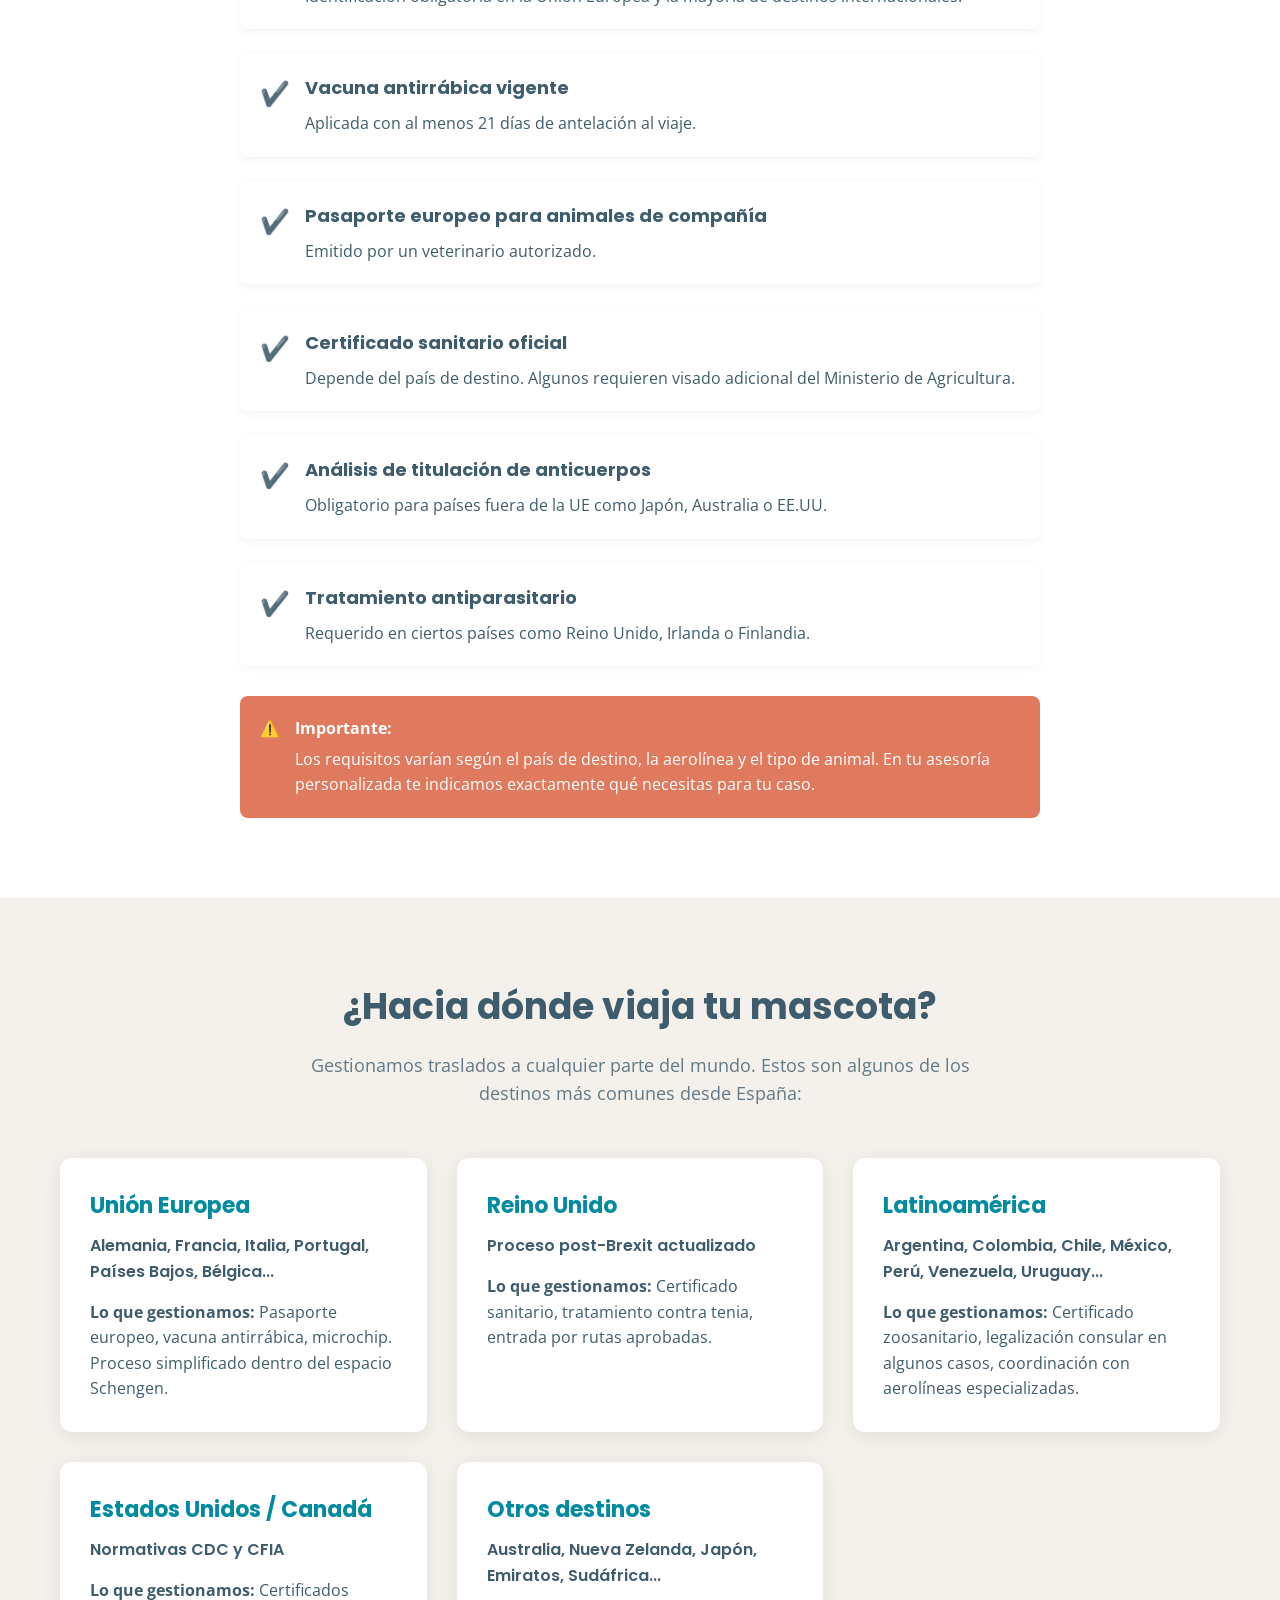
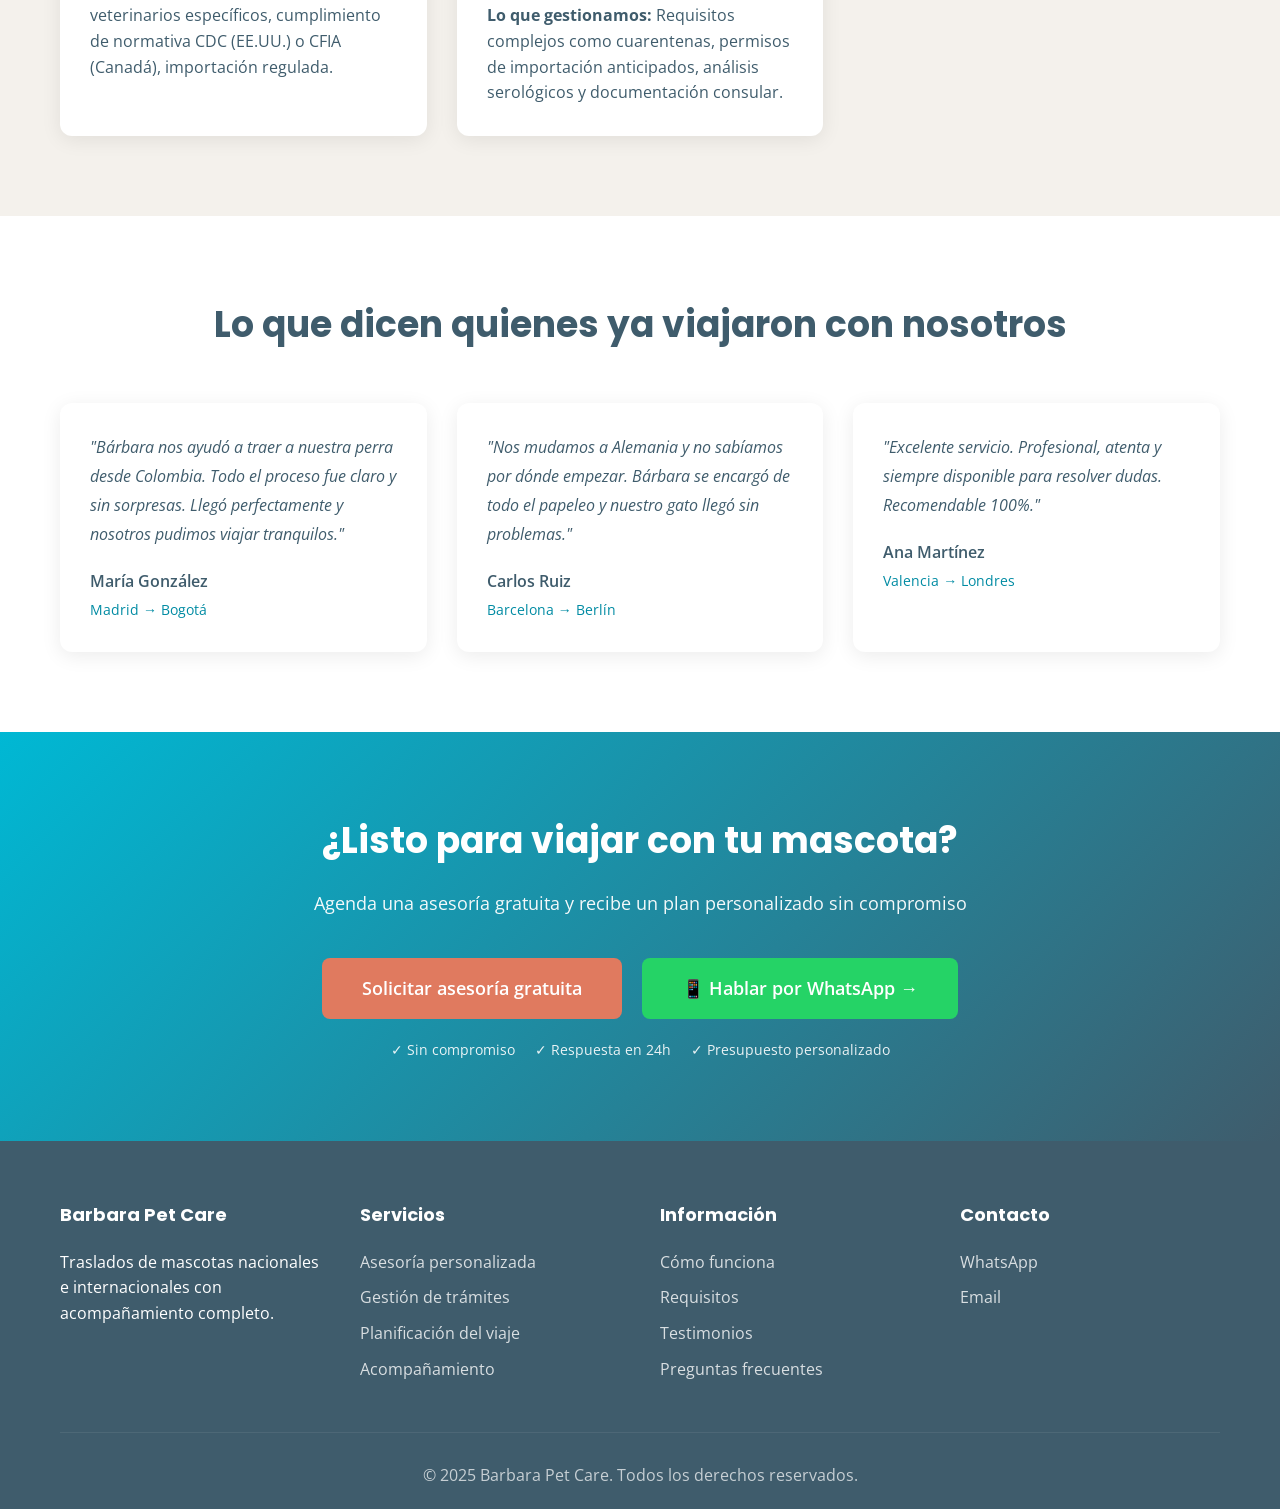
==== commit 387b6dea: "update destinations" ====
--- a/index.html
+++ b/index.html
@@ -245,7 +245,7 @@
 
                 <div class="destination-card">
                     <h3>Latinoamérica</h3>
-                    <h4>Argentina, Colombia, Chile, México, Perú, Uruguay...</h4>
+                    <h4>Argentina, Colombia, Chile, México, Perú, Venezuela, Uruguay...</h4>
                     <p><strong>Lo que gestionamos:</strong> Certificado zoosanitario, legalización consular en algunos casos, coordinación con aerolíneas especializadas.</p>
                 </div>
 
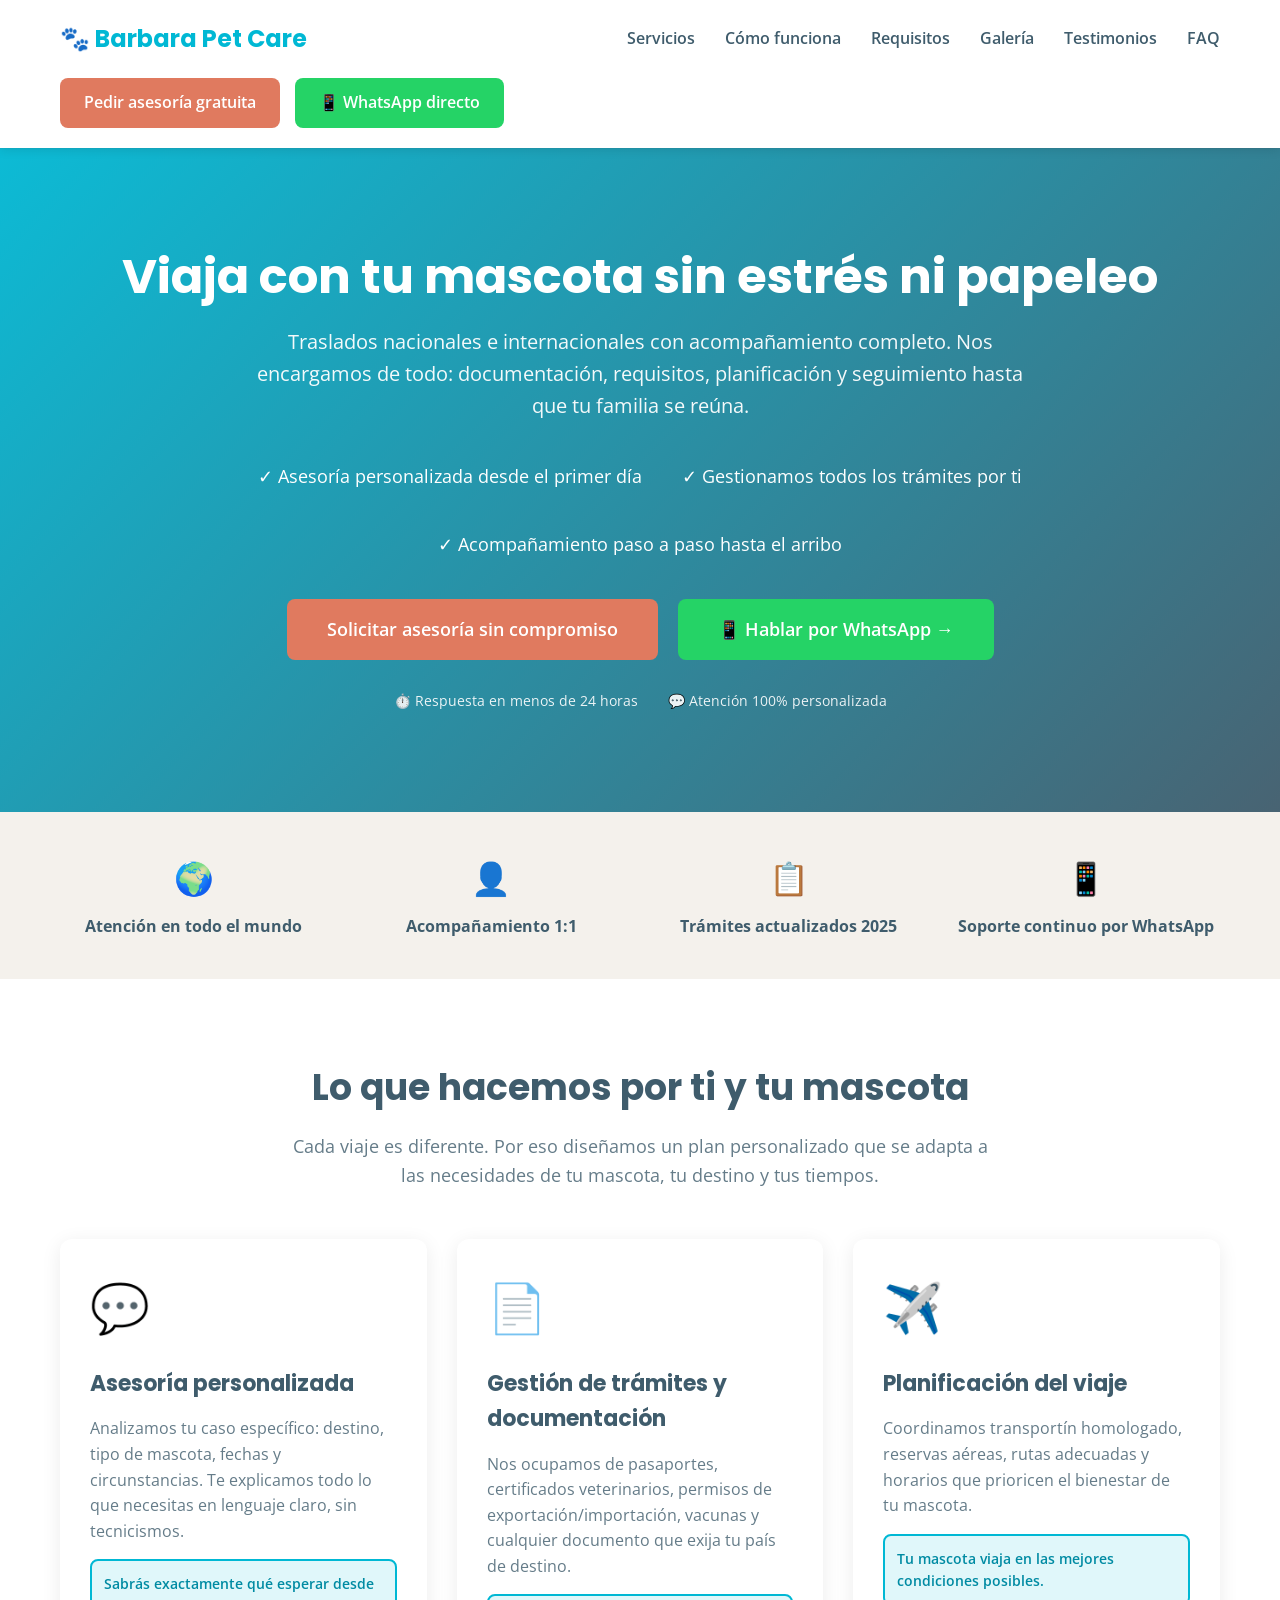
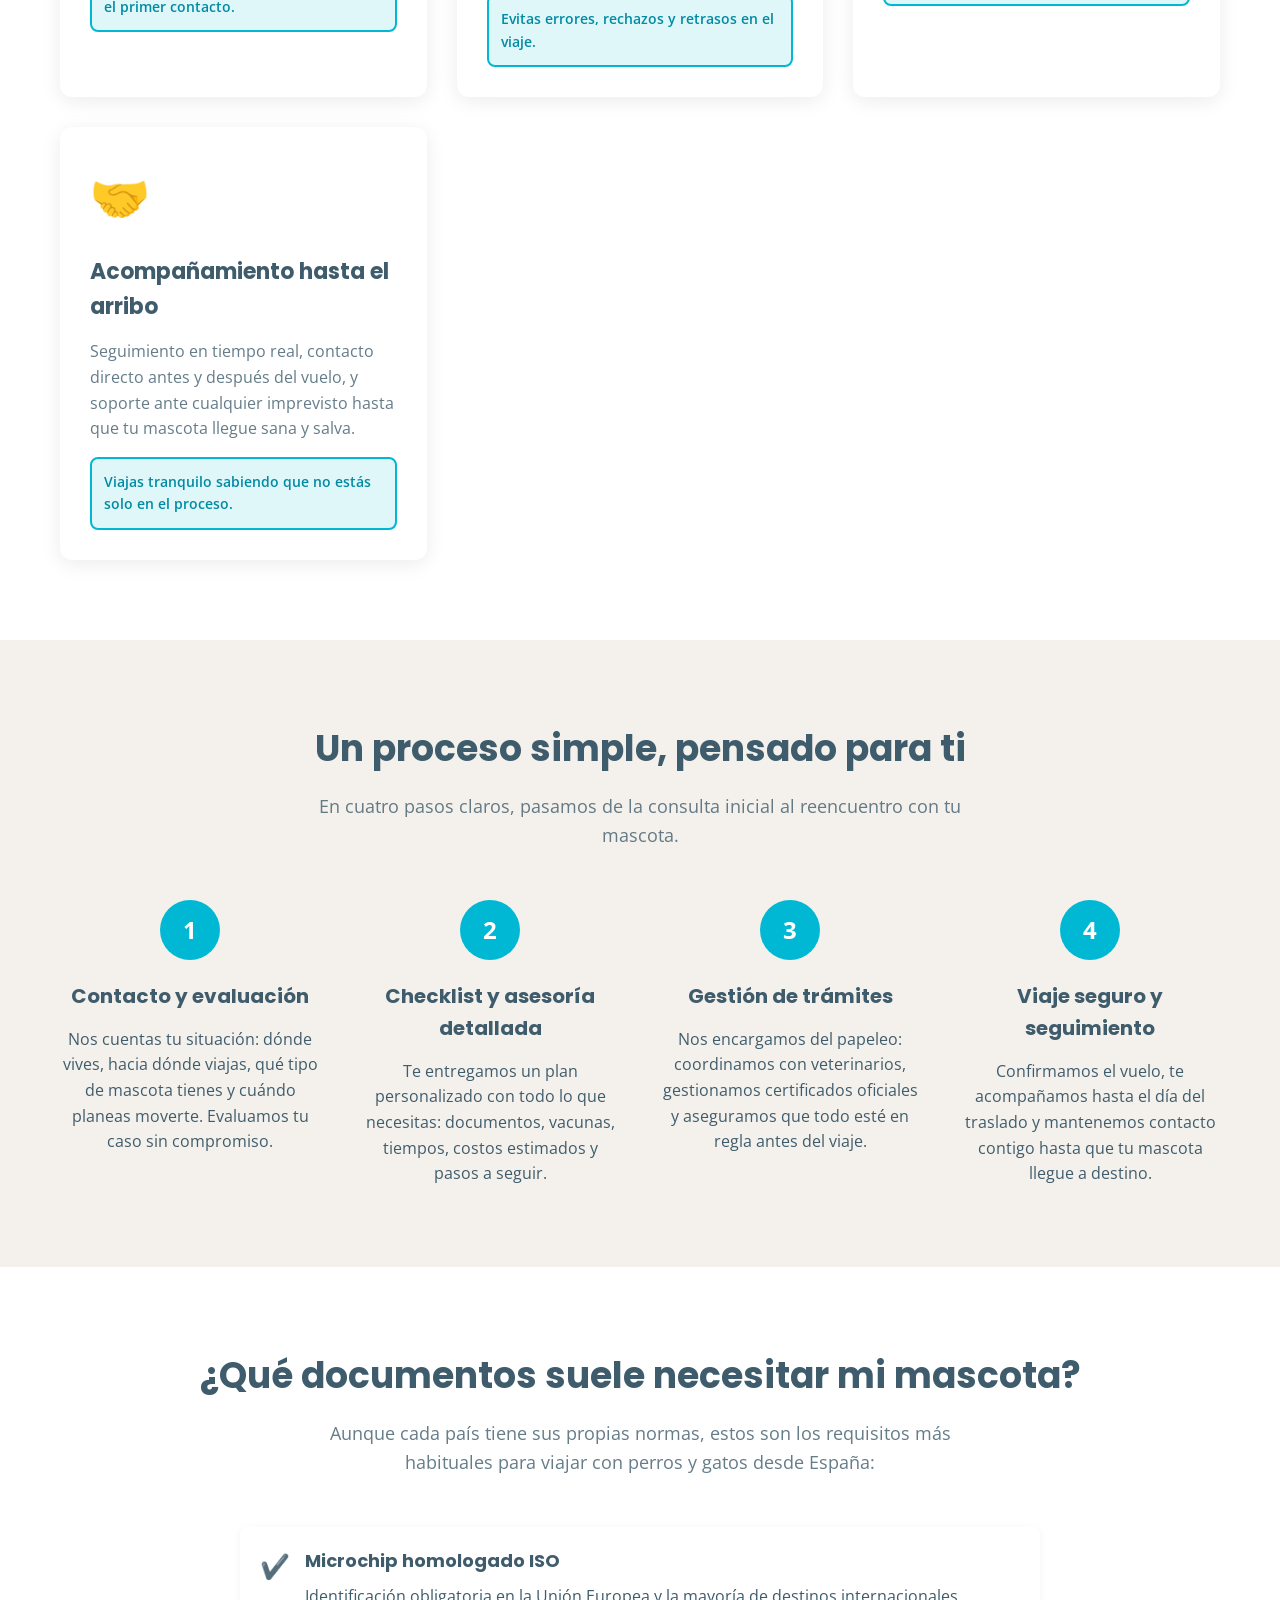
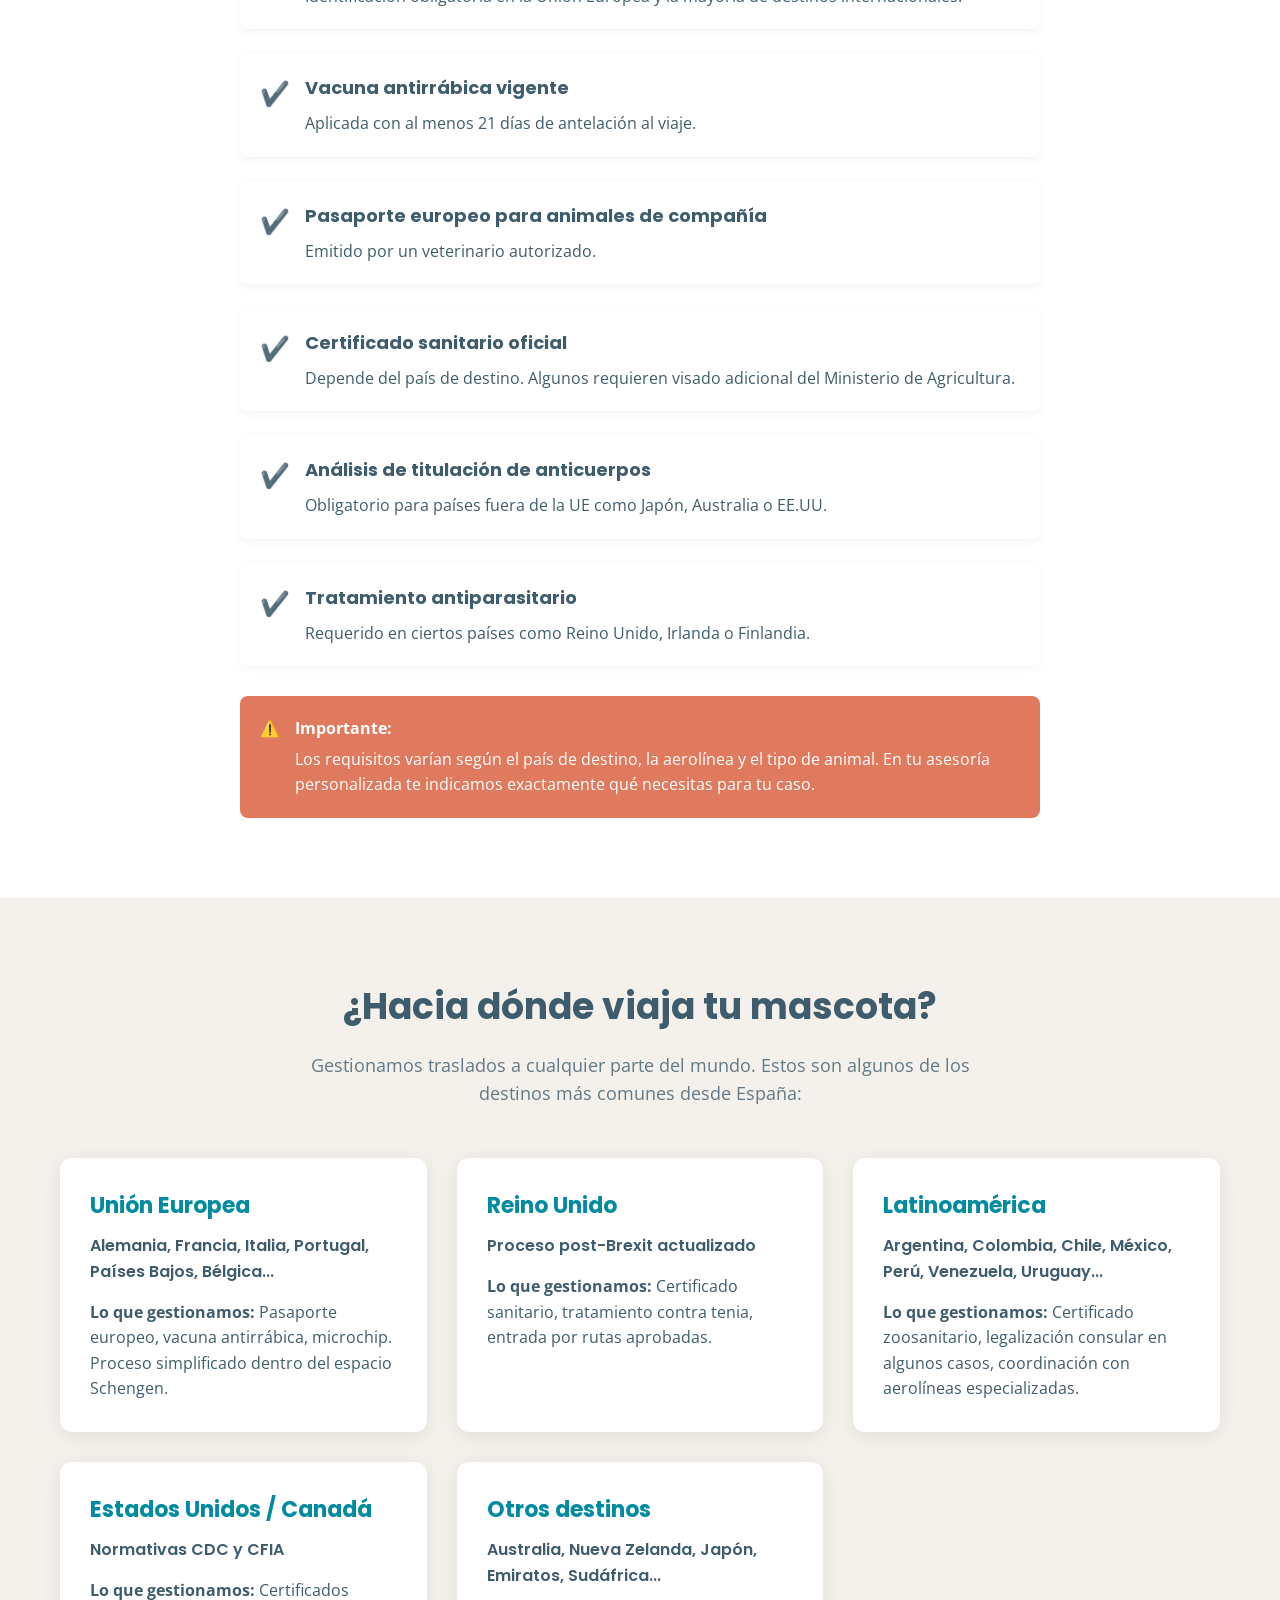
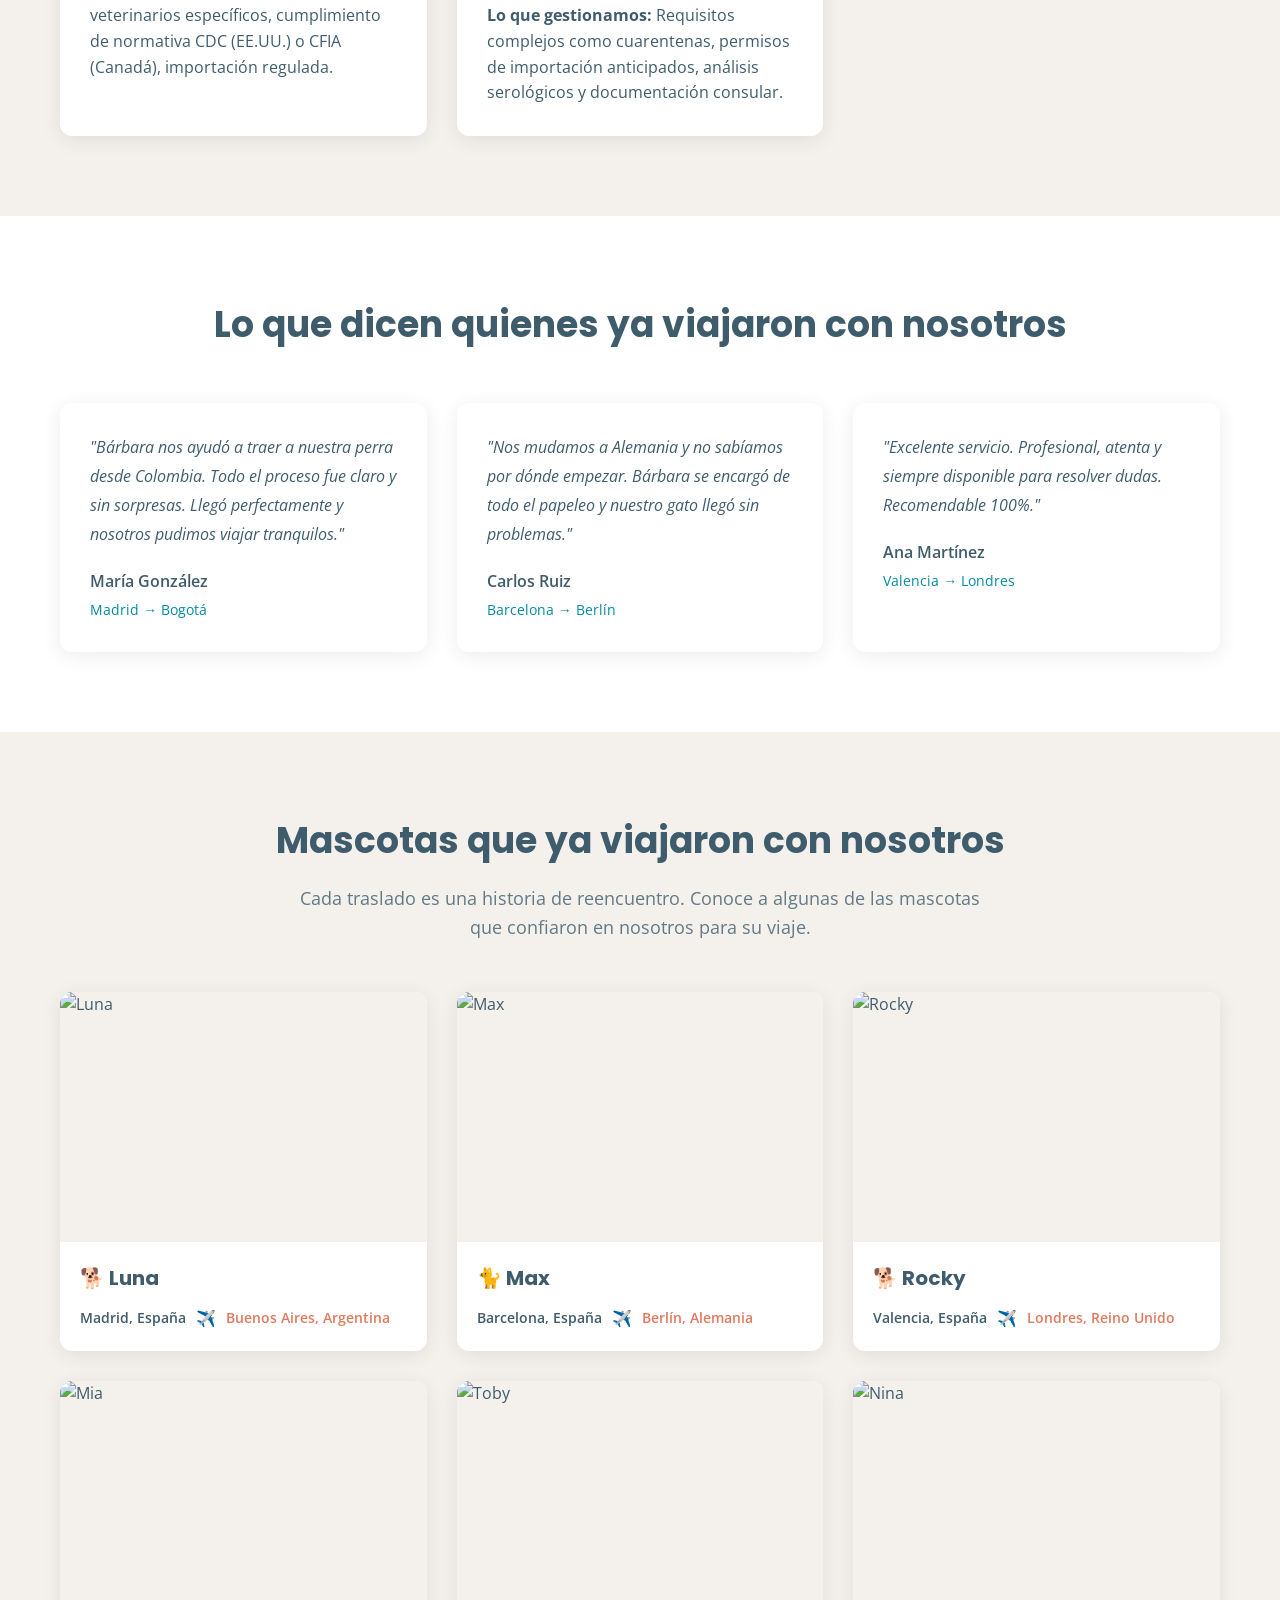
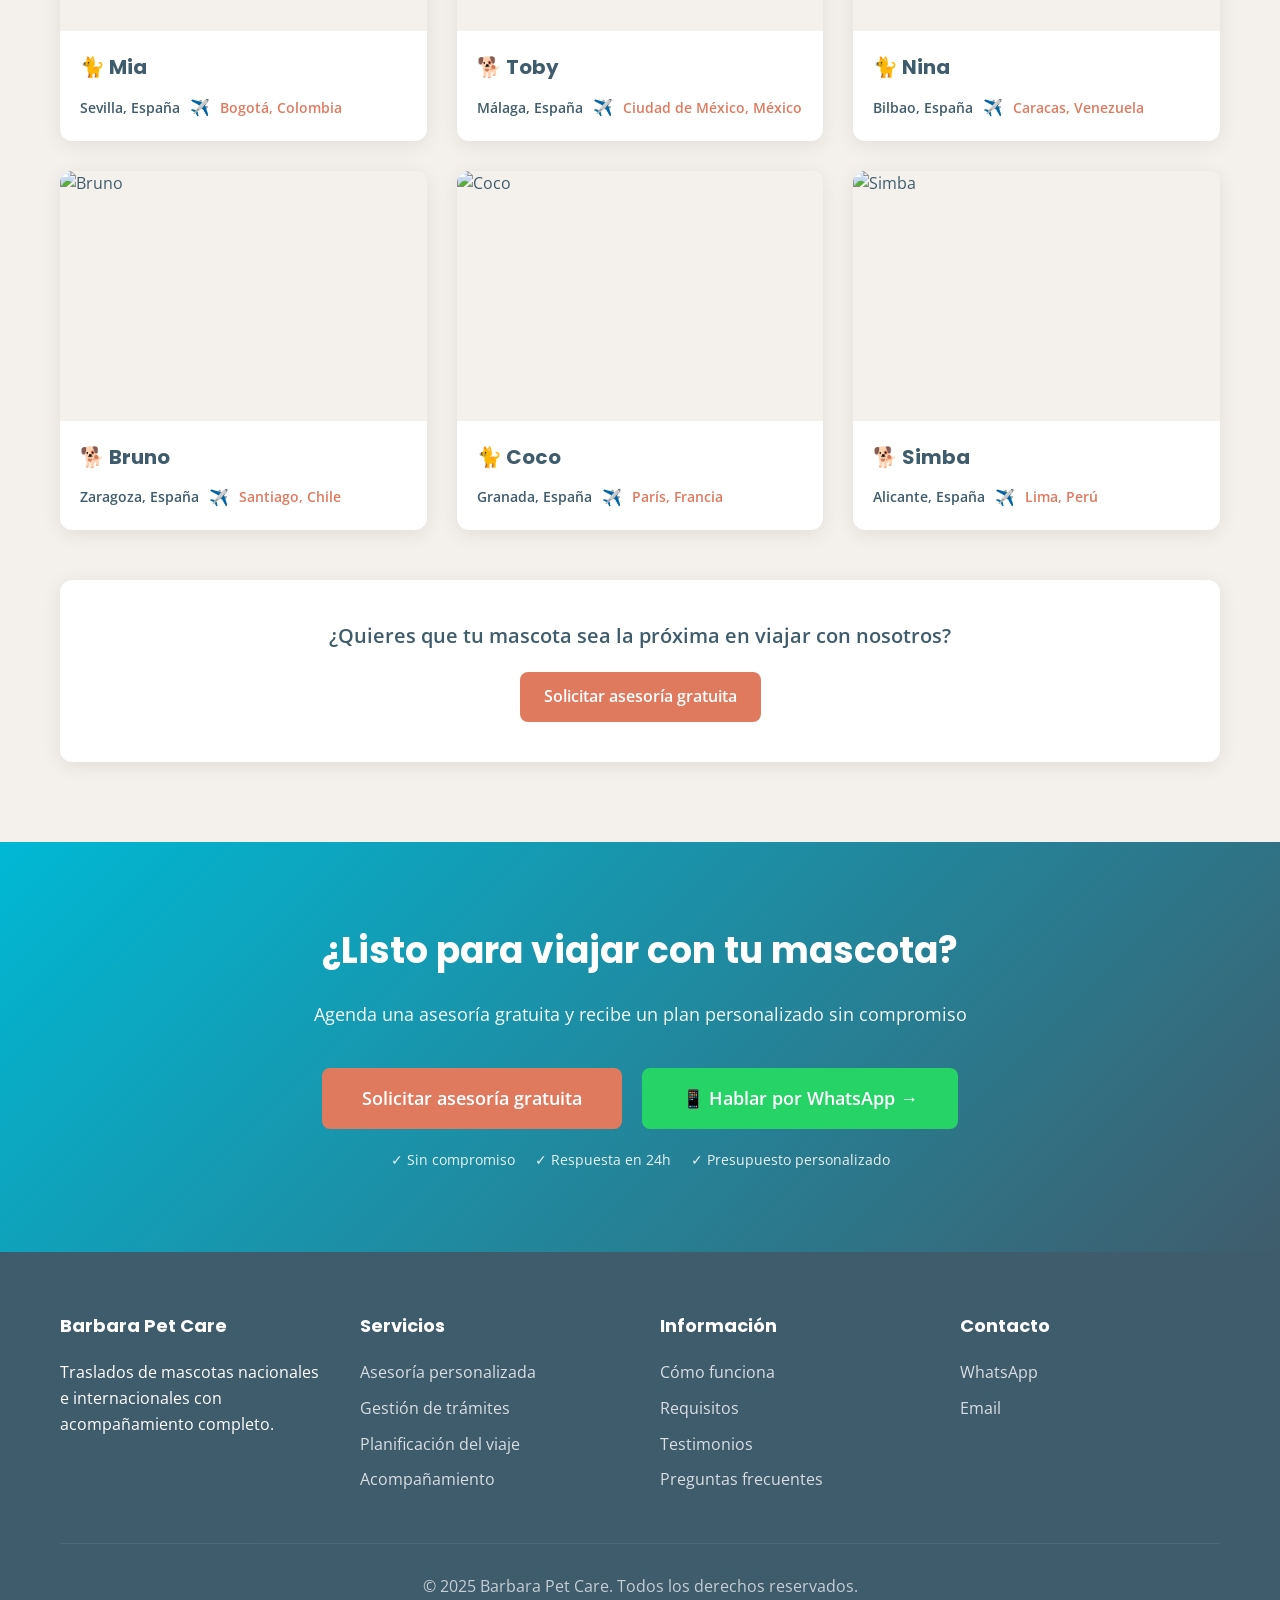
==== commit d6a44cf6: "add galeria" ====
--- a/index.html
+++ b/index.html
@@ -19,6 +19,7 @@
                         <li><a href="#servicios">Servicios</a></li>
                         <li><a href="#como-funciona">Cómo funciona</a></li>
                         <li><a href="#requisitos">Requisitos</a></li>
+                        <li><a href="#galeria">Galería</a></li>
                         <li><a href="#testimonios">Testimonios</a></li>
                         <li><a href="#faq">FAQ</a></li>
                     </ul>
@@ -289,6 +290,149 @@
                     <div class="testimonial-author">Ana Martínez</div>
                     <div class="testimonial-location">Valencia → Londres</div>
                 </div>
+            </div>
+        </div>
+    </section>
+
+    <!-- Gallery -->
+    <section id="galeria" class="gallery-bg">
+        <div class="container">
+            <div class="section-header">
+                <h2>Mascotas que ya viajaron con nosotros</h2>
+                <p>Cada traslado es una historia de reencuentro. Conoce a algunas de las mascotas que confiaron en nosotros para su viaje.</p>
+            </div>
+
+            <div class="gallery-grid">
+                <div class="gallery-card">
+                    <div class="gallery-image">
+                        <img src="https://placehold.co/400x300/00B8D4/FFFFFF?text=Luna" alt="Luna">
+                    </div>
+                    <div class="gallery-info">
+                        <h3 class="pet-name">🐕 Luna</h3>
+                        <div class="pet-route">
+                            <span class="route-origin">Madrid, España</span>
+                            <span class="route-arrow">✈️</span>
+                            <span class="route-destination">Buenos Aires, Argentina</span>
+                        </div>
+                    </div>
+                </div>
+
+                <div class="gallery-card">
+                    <div class="gallery-image">
+                        <img src="https://placehold.co/400x300/3F5C6C/FFFFFF?text=Max" alt="Max">
+                    </div>
+                    <div class="gallery-info">
+                        <h3 class="pet-name">🐈 Max</h3>
+                        <div class="pet-route">
+                            <span class="route-origin">Barcelona, España</span>
+                            <span class="route-arrow">✈️</span>
+                            <span class="route-destination">Berlín, Alemania</span>
+                        </div>
+                    </div>
+                </div>
+
+                <div class="gallery-card">
+                    <div class="gallery-image">
+                        <img src="https://placehold.co/400x300/E07A5F/FFFFFF?text=Rocky" alt="Rocky">
+                    </div>
+                    <div class="gallery-info">
+                        <h3 class="pet-name">🐕 Rocky</h3>
+                        <div class="pet-route">
+                            <span class="route-origin">Valencia, España</span>
+                            <span class="route-arrow">✈️</span>
+                            <span class="route-destination">Londres, Reino Unido</span>
+                        </div>
+                    </div>
+                </div>
+
+                <div class="gallery-card">
+                    <div class="gallery-image">
+                        <img src="https://placehold.co/400x300/00B8D4/FFFFFF?text=Mia" alt="Mia">
+                    </div>
+                    <div class="gallery-info">
+                        <h3 class="pet-name">🐈 Mia</h3>
+                        <div class="pet-route">
+                            <span class="route-origin">Sevilla, España</span>
+                            <span class="route-arrow">✈️</span>
+                            <span class="route-destination">Bogotá, Colombia</span>
+                        </div>
+                    </div>
+                </div>
+
+                <div class="gallery-card">
+                    <div class="gallery-image">
+                        <img src="https://placehold.co/400x300/3F5C6C/FFFFFF?text=Toby" alt="Toby">
+                    </div>
+                    <div class="gallery-info">
+                        <h3 class="pet-name">🐕 Toby</h3>
+                        <div class="pet-route">
+                            <span class="route-origin">Málaga, España</span>
+                            <span class="route-arrow">✈️</span>
+                            <span class="route-destination">Ciudad de México, México</span>
+                        </div>
+                    </div>
+                </div>
+
+                <div class="gallery-card">
+                    <div class="gallery-image">
+                        <img src="https://placehold.co/400x300/E07A5F/FFFFFF?text=Nina" alt="Nina">
+                    </div>
+                    <div class="gallery-info">
+                        <h3 class="pet-name">🐈 Nina</h3>
+                        <div class="pet-route">
+                            <span class="route-origin">Bilbao, España</span>
+                            <span class="route-arrow">✈️</span>
+                            <span class="route-destination">Caracas, Venezuela</span>
+                        </div>
+                    </div>
+                </div>
+
+                <div class="gallery-card">
+                    <div class="gallery-image">
+                        <img src="https://placehold.co/400x300/00B8D4/FFFFFF?text=Bruno" alt="Bruno">
+                    </div>
+                    <div class="gallery-info">
+                        <h3 class="pet-name">🐕 Bruno</h3>
+                        <div class="pet-route">
+                            <span class="route-origin">Zaragoza, España</span>
+                            <span class="route-arrow">✈️</span>
+                            <span class="route-destination">Santiago, Chile</span>
+                        </div>
+                    </div>
+                </div>
+
+                <div class="gallery-card">
+                    <div class="gallery-image">
+                        <img src="https://placehold.co/400x300/3F5C6C/FFFFFF?text=Coco" alt="Coco">
+                    </div>
+                    <div class="gallery-info">
+                        <h3 class="pet-name">🐈 Coco</h3>
+                        <div class="pet-route">
+                            <span class="route-origin">Granada, España</span>
+                            <span class="route-arrow">✈️</span>
+                            <span class="route-destination">París, Francia</span>
+                        </div>
+                    </div>
+                </div>
+
+                <div class="gallery-card">
+                    <div class="gallery-image">
+                        <img src="https://placehold.co/400x300/E07A5F/FFFFFF?text=Simba" alt="Simba">
+                    </div>
+                    <div class="gallery-info">
+                        <h3 class="pet-name">🐕 Simba</h3>
+                        <div class="pet-route">
+                            <span class="route-origin">Alicante, España</span>
+                            <span class="route-arrow">✈️</span>
+                            <span class="route-destination">Lima, Perú</span>
+                        </div>
+                    </div>
+                </div>
+            </div>
+
+            <div class="gallery-cta">
+                <p>¿Quieres que tu mascota sea la próxima en viajar con nosotros?</p>
+                <a href="#contacto" class="btn btn-primary">Solicitar asesoría gratuita</a>
             </div>
         </div>
     </section>
@@ -357,5 +501,6 @@
     </footer>
 
     <script src="script.js"></script>
+
 </body>
 </html>
--- a/styles.css
+++ b/styles.css
@@ -419,6 +419,102 @@
     margin-top: 5px;
 }
 
+/* Gallery */
+.gallery-bg {
+    background: var(--beige);
+}
+
+.gallery-grid {
+    display: grid;
+    grid-template-columns: repeat(auto-fit, minmax(300px, 1fr));
+    gap: 30px;
+    margin-bottom: 50px;
+}
+
+.gallery-card {
+    background: var(--blanco);
+    border-radius: 12px;
+    overflow: hidden;
+    box-shadow: 0 4px 20px rgba(0,0,0,0.08);
+    transition: transform 0.3s, box-shadow 0.3s;
+    cursor: pointer;
+}
+
+.gallery-card:hover {
+    transform: translateY(-5px);
+    box-shadow: 0 6px 30px rgba(0,0,0,0.15);
+}
+
+.gallery-image {
+    width: 100%;
+    height: 250px;
+    overflow: hidden;
+    background: var(--beige);
+}
+
+.gallery-image img {
+    width: 100%;
+    height: 100%;
+    object-fit: cover;
+    transition: transform 0.3s;
+}
+
+.gallery-card:hover .gallery-image img {
+    transform: scale(1.05);
+}
+
+.gallery-info {
+    padding: 20px;
+}
+
+.pet-name {
+    font-size: 20px;
+    color: var(--azul);
+    margin-bottom: 12px;
+    display: flex;
+    align-items: center;
+    gap: 8px;
+}
+
+.pet-route {
+    display: flex;
+    align-items: center;
+    gap: 10px;
+    flex-wrap: wrap;
+    font-size: 14px;
+    color: var(--azul);
+}
+
+.route-origin {
+    font-weight: 600;
+    color: var(--azul);
+}
+
+.route-arrow {
+    color: var(--verde);
+    font-size: 16px;
+}
+
+.route-destination {
+    font-weight: 600;
+    color: var(--coral);
+}
+
+.gallery-cta {
+    text-align: center;
+    padding: 40px 20px;
+    background: var(--blanco);
+    border-radius: 12px;
+    box-shadow: 0 4px 20px rgba(0,0,0,0.08);
+}
+
+.gallery-cta p {
+    font-size: 20px;
+    margin-bottom: 20px;
+    color: var(--azul);
+    font-weight: 600;
+}
+
 /* Differentials */
 .differentials-bg {
     background: var(--beige);
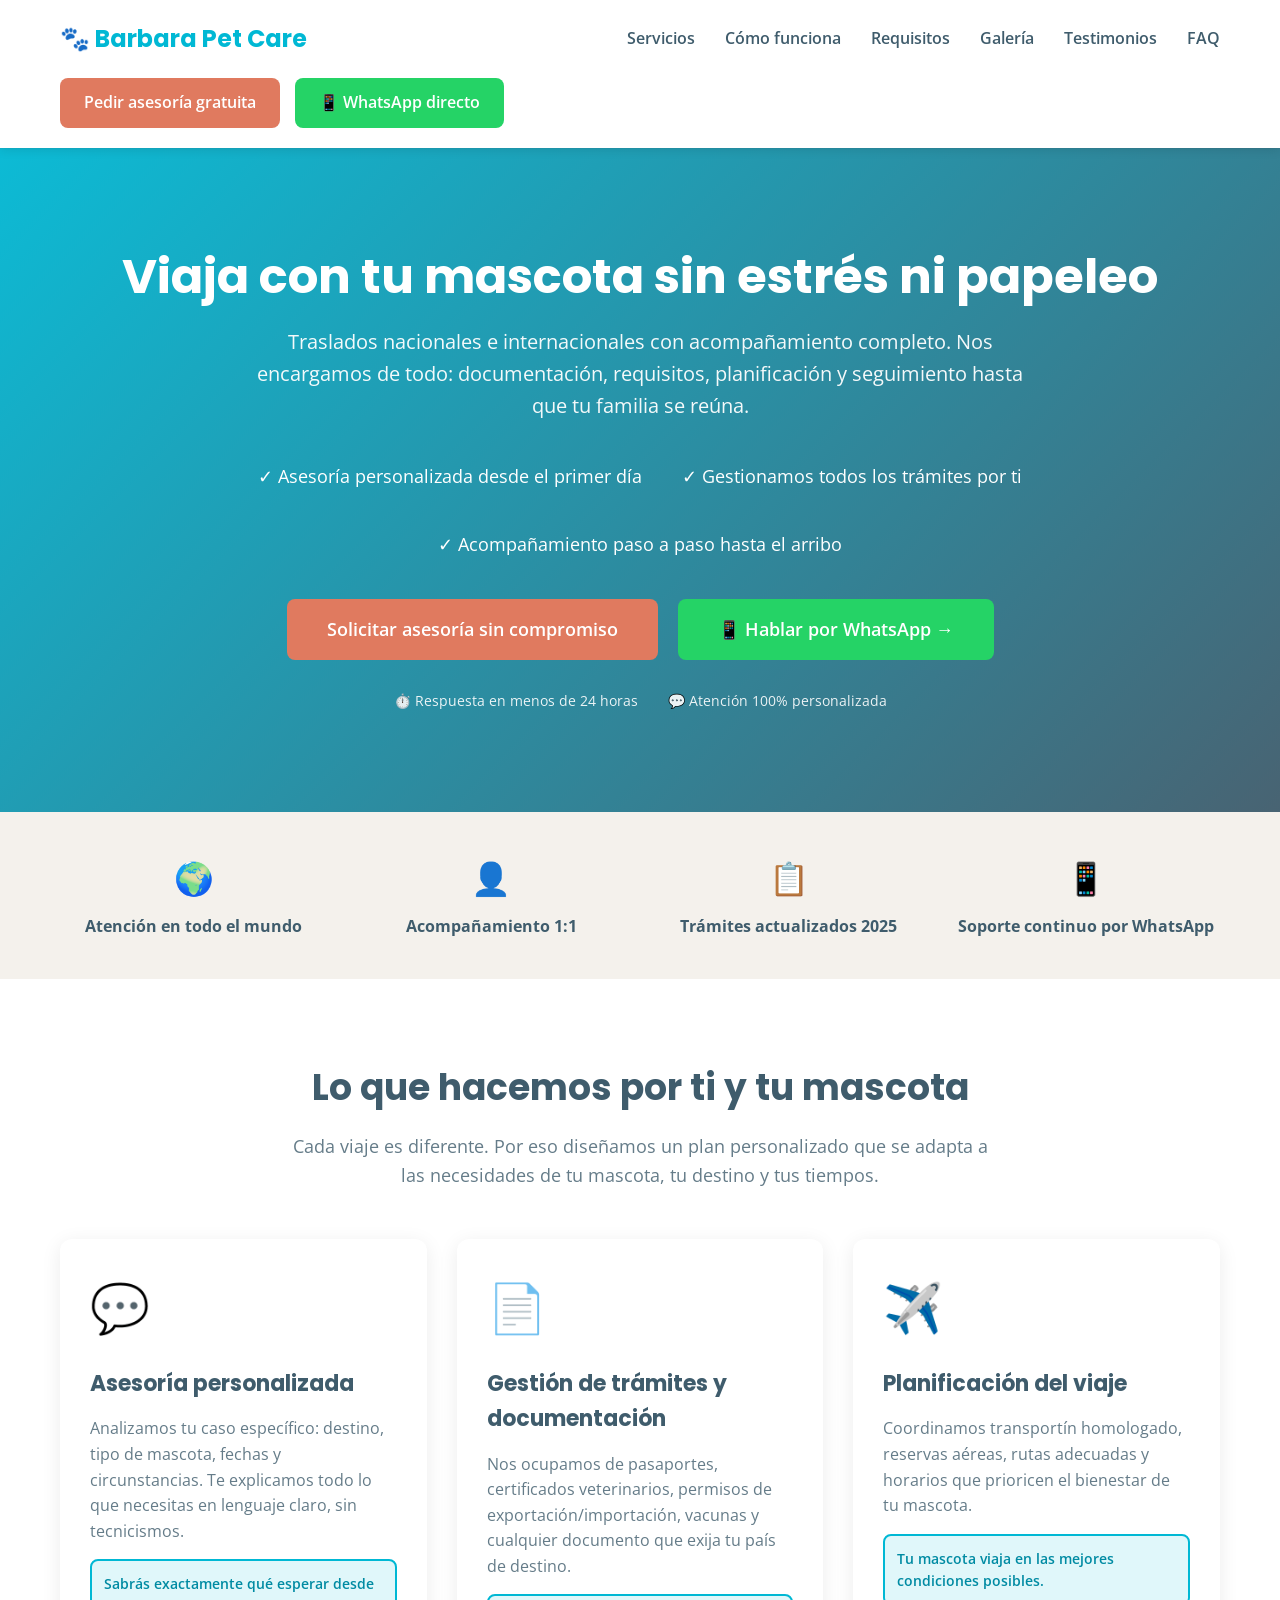
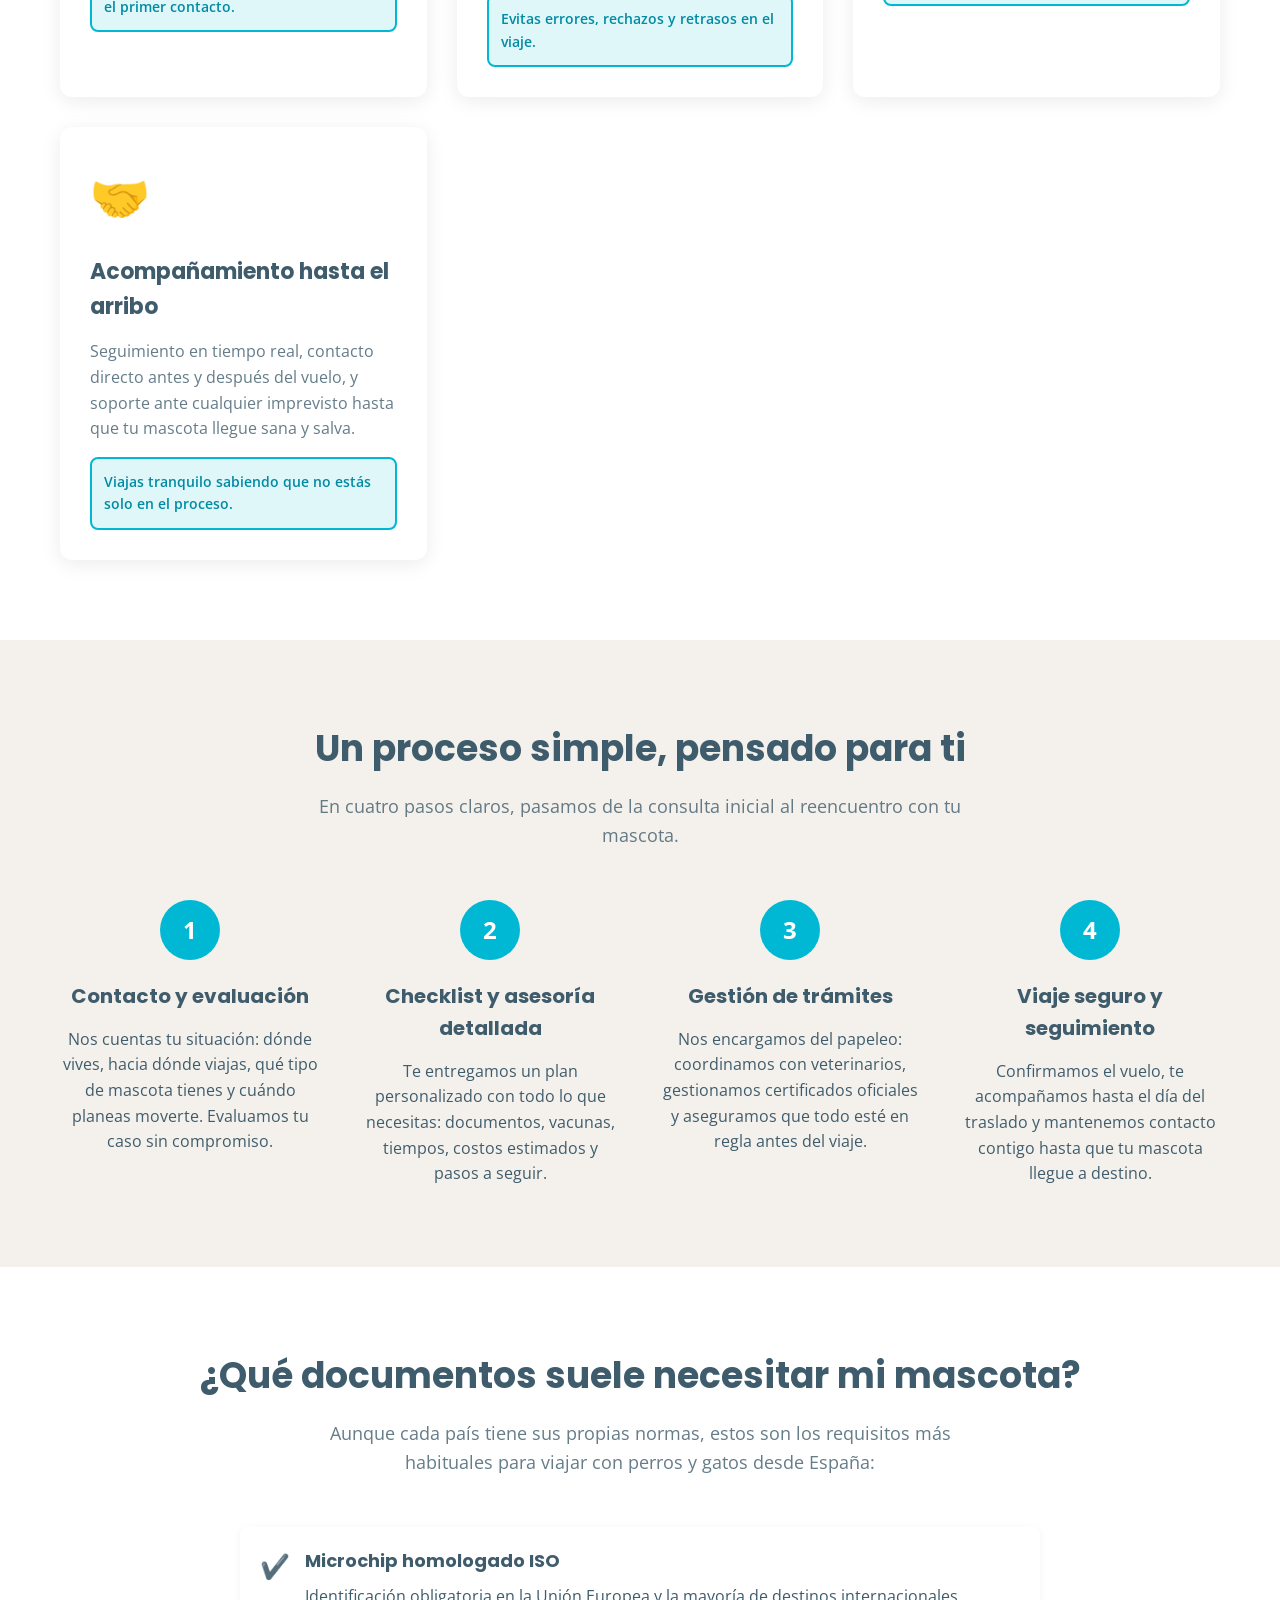
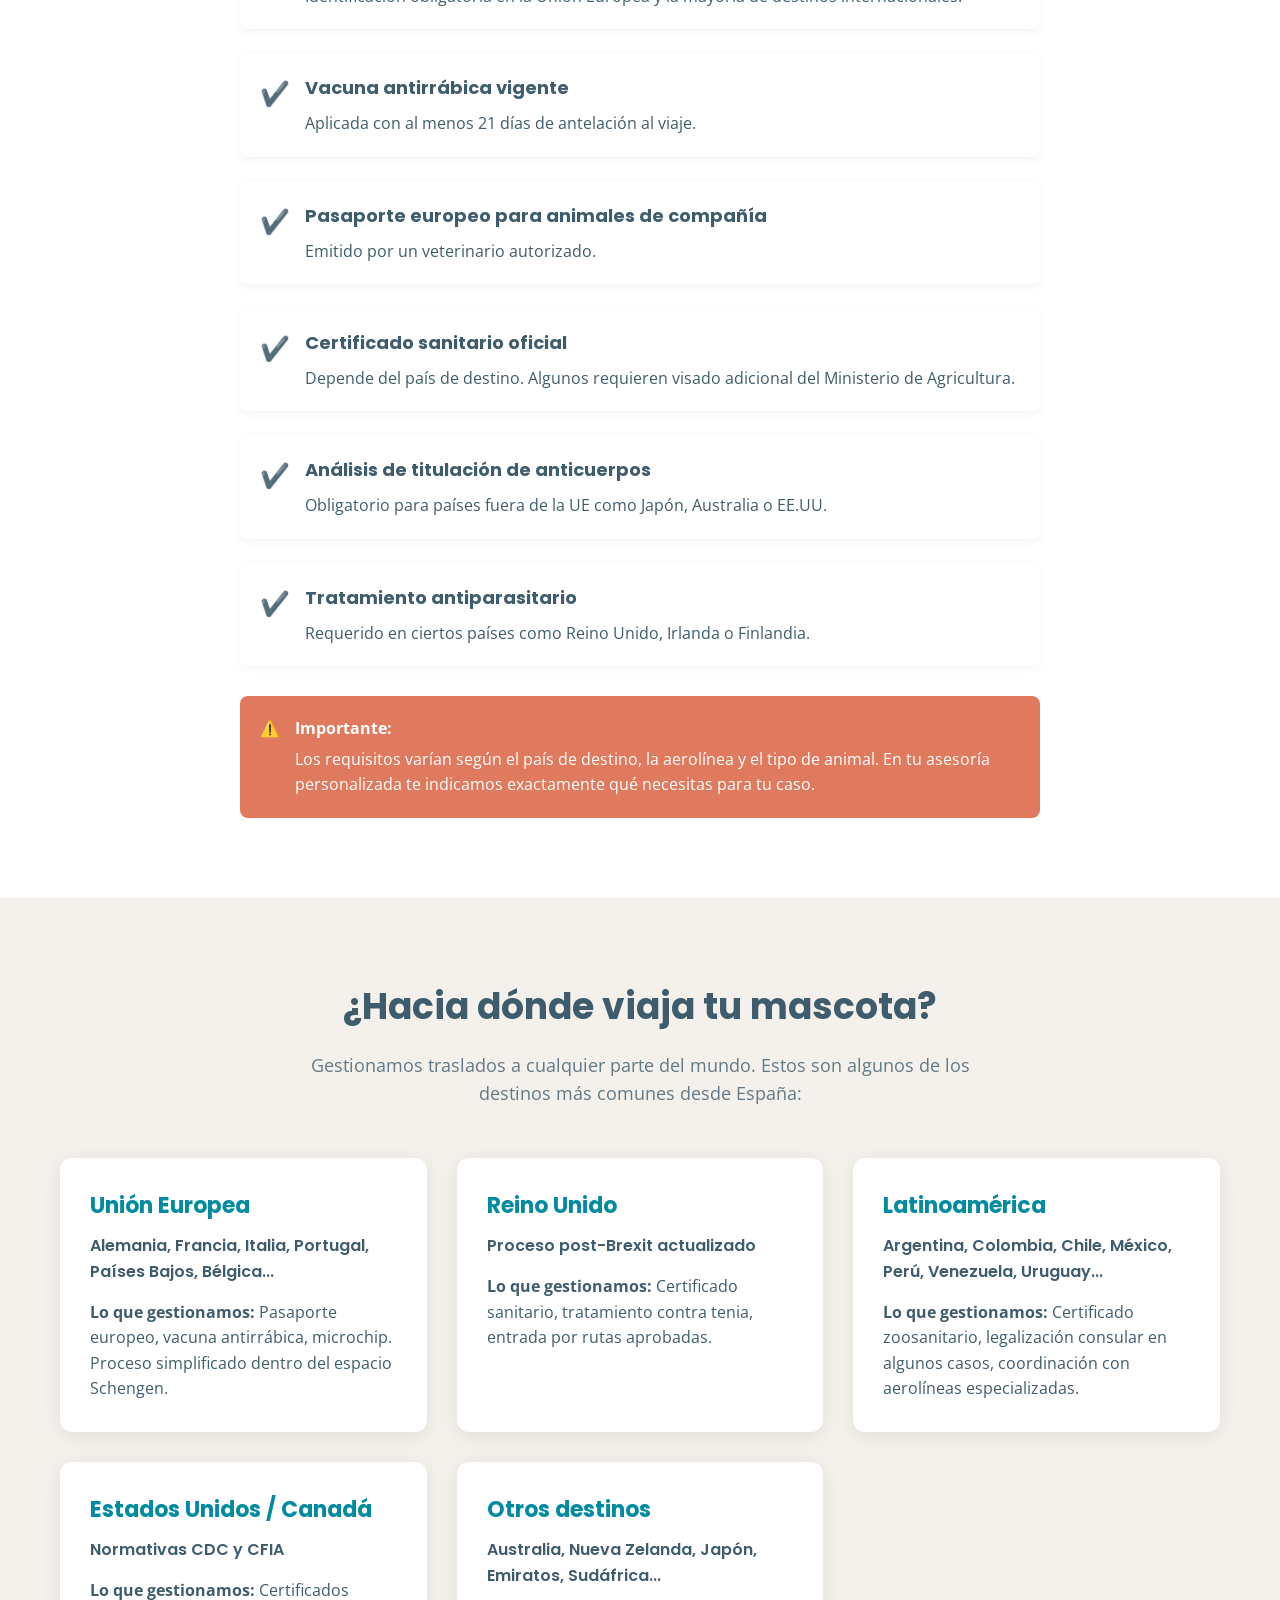
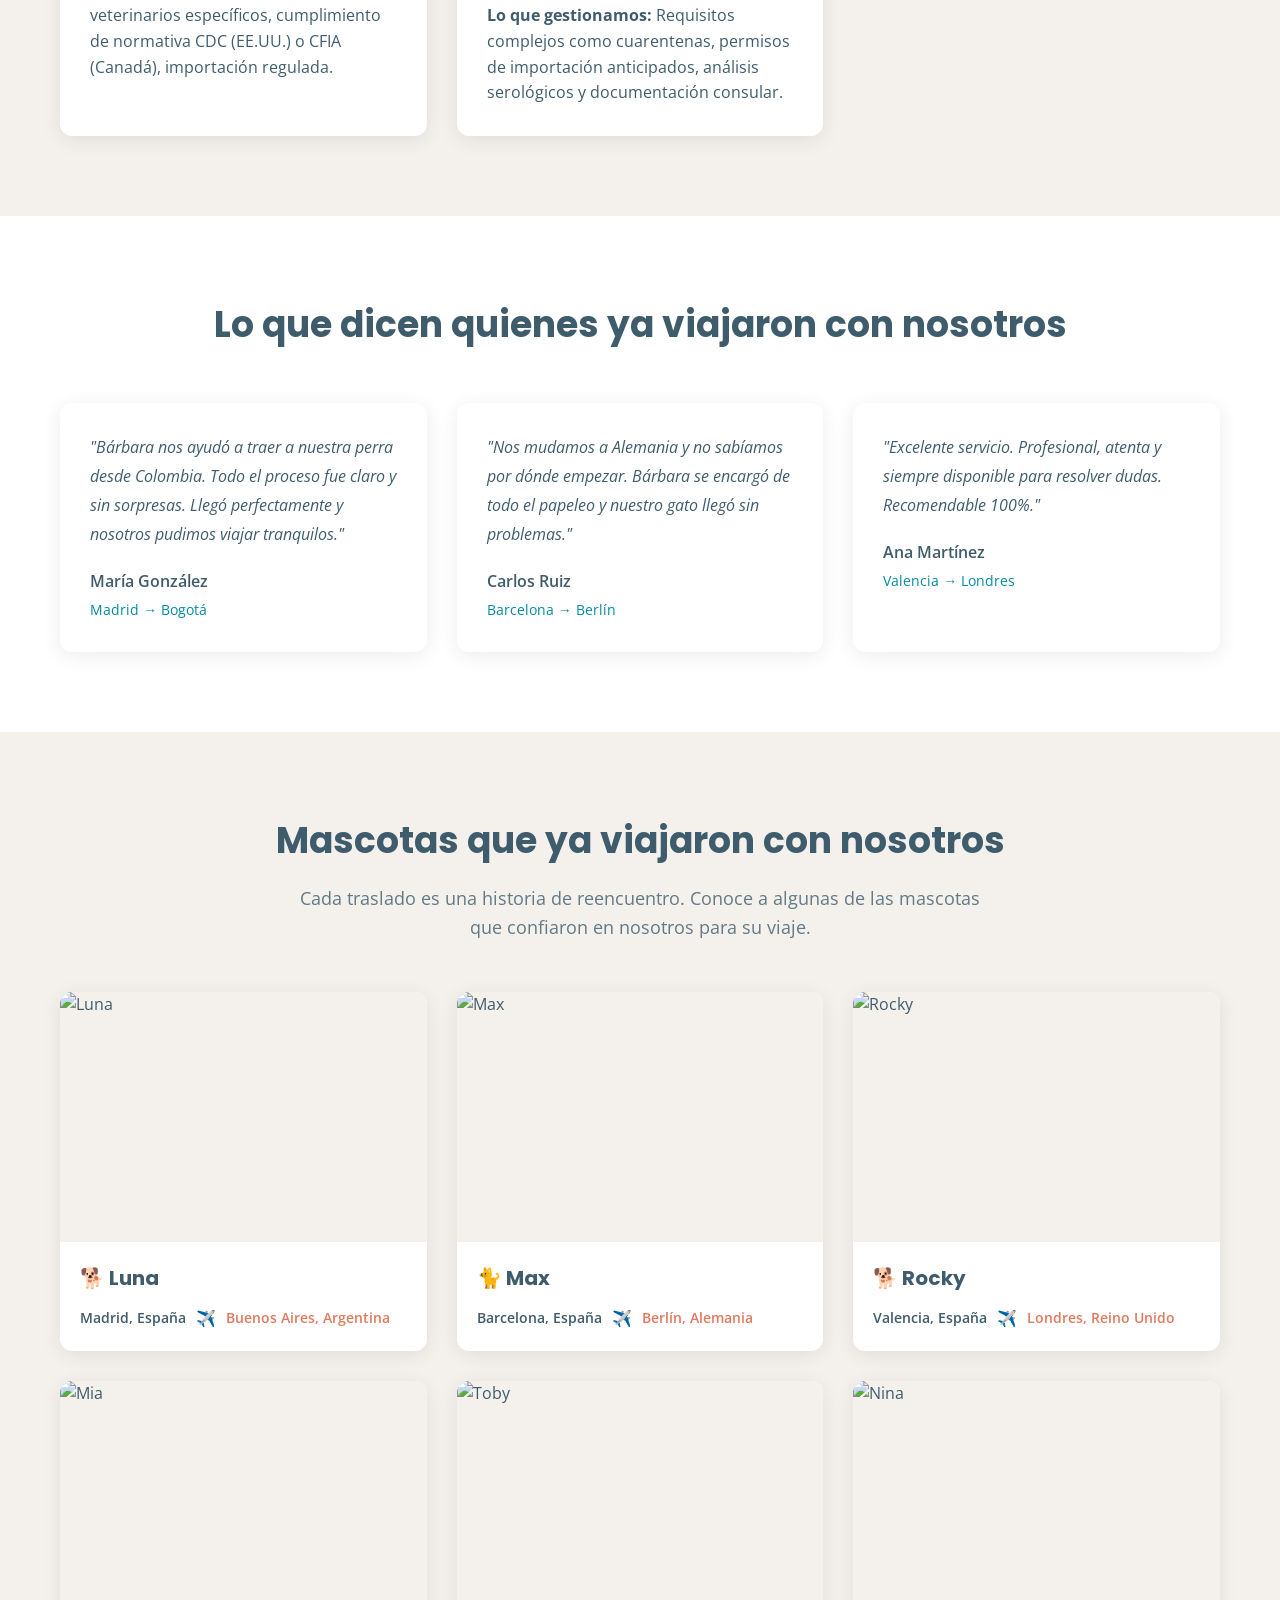
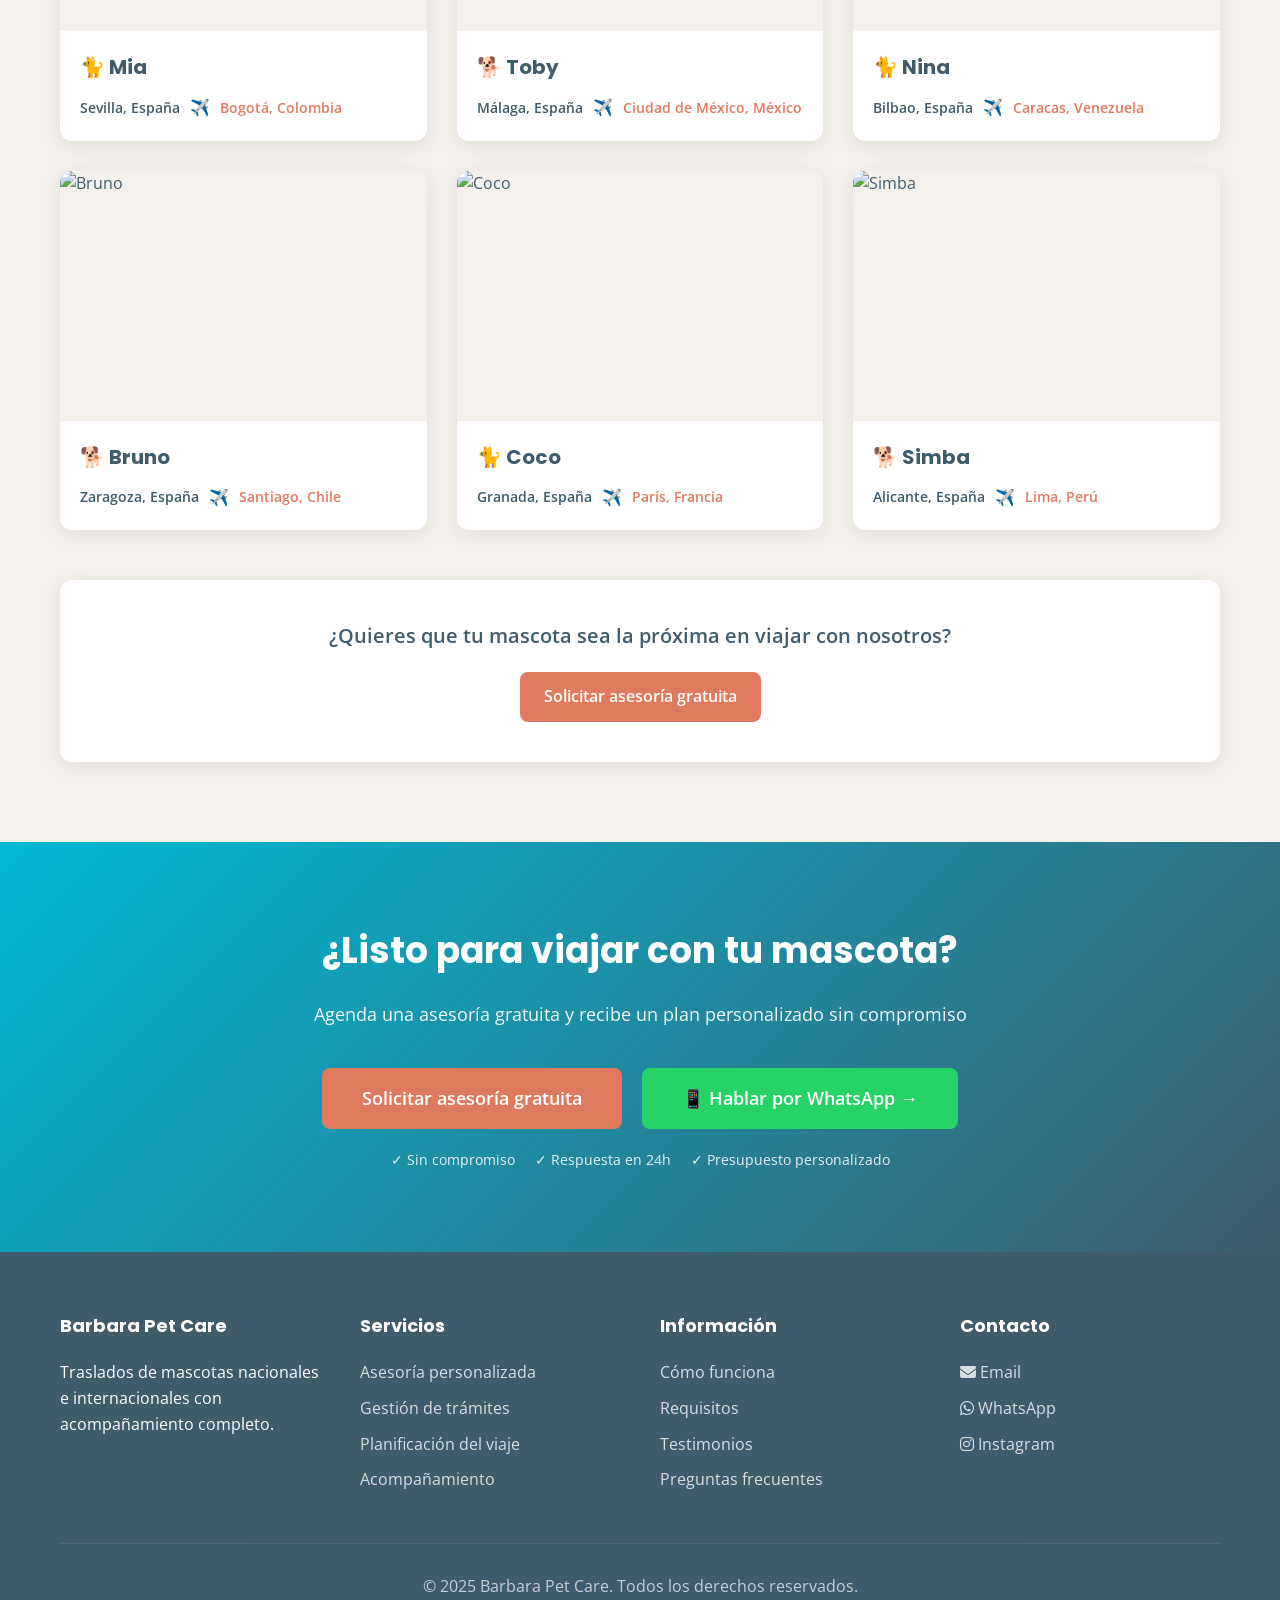
==== commit 5d741b63: "update formulario" ====
--- a/index.html
+++ b/index.html
@@ -5,6 +5,7 @@
     <meta name="viewport" content="width=device-width, initial-scale=1.0">
     <title>Barbara Pet Care - Traslados de Mascotas Nacional e Internacional</title>
     <link href="https://fonts.googleapis.com/css2?family=Poppins:wght@400;600;700&family=Open+Sans:wght@400;600&display=swap" rel="stylesheet">
+    <link rel="stylesheet" href="https://cdnjs.cloudflare.com/ajax/libs/font-awesome/6.4.0/css/all.min.css">
     <link rel="stylesheet" href="styles.css">
 </head>
 <body>
@@ -25,7 +26,7 @@
                     </ul>
                 </nav>
                 <div class="header-buttons">
-                    <a href="#contacto" class="btn btn-primary">Pedir asesoría gratuita</a>
+                    <a href="contacto.html" class="btn btn-primary">Pedir asesoría gratuita</a>
                     <a href="https://wa.me/34XXXXXXXXX" class="btn btn-whatsapp">📱 WhatsApp directo</a>
                 </div>
             </div>
@@ -45,7 +46,7 @@
             </div>
 
             <div class="hero-buttons">
-                <a href="#contacto" class="btn btn-primary btn-large">Solicitar asesoría sin compromiso</a>
+                <a href="contacto.html" class="btn btn-primary btn-large">Solicitar asesoría sin compromiso</a>
                 <a href="https://wa.me/34XXXXXXXXX" class="btn btn-whatsapp btn-large">📱 Hablar por WhatsApp →</a>
             </div>
 
@@ -432,7 +433,7 @@
 
             <div class="gallery-cta">
                 <p>¿Quieres que tu mascota sea la próxima en viajar con nosotros?</p>
-                <a href="#contacto" class="btn btn-primary">Solicitar asesoría gratuita</a>
+                <a href="contacto.html" class="btn btn-primary">Solicitar asesoría gratuita</a>
             </div>
         </div>
     </section>
@@ -444,7 +445,7 @@
             <p>Agenda una asesoría gratuita y recibe un plan personalizado sin compromiso</p>
             
             <div class="cta-buttons">
-                <a href="#contacto" class="btn btn-primary btn-large">Solicitar asesoría gratuita</a>
+                <a href="contacto.html" class="btn btn-primary btn-large">Solicitar asesoría gratuita</a>
                 <a href="https://wa.me/34XXXXXXXXX" class="btn btn-whatsapp btn-large">📱 Hablar por WhatsApp →</a>
             </div>
 
@@ -488,8 +489,9 @@
                 <div class="footer-column">
                     <h4>Contacto</h4>
                     <ul>
-                        <li><a href="https://wa.me/34XXXXXXXXX">WhatsApp</a></li>
-                        <li><a href="mailto:info@barbarapetcare.com">Email</a></li>
+                        <li><a href="mailto:info@barbarapetcare.com"><i class="fas fa-envelope"></i> Email</a></li>
+                        <li><a href="https://wa.me/34680917655"><i class="fab fa-whatsapp"></i> WhatsApp</a></li>
+                        <li><a href="https://www.instagram.com/barbarapetcare/" target="_blank"><i class="fab fa-instagram"></i> Instagram</a></li>
                     </ul>
                 </div>
             </div>
--- a/styles.css
+++ b/styles.css
@@ -118,6 +118,20 @@
     box-shadow: 0 4px 12px rgba(37, 211, 102, 0.4);
 }
 
+.btn-instagram {
+    background: linear-gradient(45deg, #f09433 0%, #e6683c 25%, #dc2743 50%, #cc2366 75%, #bc1888 100%);
+    color: var(--blanco);
+    display: flex;
+    align-items: center;
+    gap: 8px;
+}
+
+.btn-instagram:hover {
+    background: linear-gradient(45deg, #d17b2e 0%, #c85735 25%, #b7223a 50%, #a61e5a 75%, #991577 100%);
+    transform: translateY(-2px);
+    box-shadow: 0 4px 12px rgba(225, 48, 108, 0.4);
+}
+
 /* Hero Section */
 .hero {
     background: linear-gradient(135deg, rgba(0, 184, 212, 0.95), rgba(63, 92, 108, 0.95)), url('data:image/svg+xml,<svg xmlns="http://www.w3.org/2000/svg" viewBox="0 0 1200 600"><rect fill="%23F4F1EC" width="1200" height="600"/></svg>');
@@ -606,6 +620,179 @@
     flex-wrap: wrap;
 }
 
+/* Contact Form */
+.contact-form-section {
+    background: var(--beige);
+    padding: 80px 0;
+}
+
+.contact-form-wrapper {
+    display: grid;
+    grid-template-columns: 2fr 1fr;
+    gap: 50px;
+    max-width: 1200px;
+    margin: 0 auto;
+}
+
+.contact-form {
+    background: var(--blanco);
+    padding: 40px;
+    border-radius: 12px;
+    box-shadow: 0 4px 20px rgba(0,0,0,0.08);
+}
+
+.form-row {
+    display: grid;
+    grid-template-columns: 1fr 1fr;
+    gap: 20px;
+    margin-bottom: 20px;
+}
+
+.form-group {
+    display: flex;
+    flex-direction: column;
+    margin-bottom: 20px;
+}
+
+.form-group label {
+    font-weight: 600;
+    margin-bottom: 8px;
+    color: var(--azul);
+    font-size: 14px;
+}
+
+.form-group input,
+.form-group select,
+.form-group textarea {
+    padding: 12px 16px;
+    border: 2px solid #e0e0e0;
+    border-radius: 8px;
+    font-family: 'Open Sans', sans-serif;
+    font-size: 16px;
+    transition: border-color 0.3s;
+    color: var(--azul);
+}
+
+.form-group input:focus,
+.form-group select:focus,
+.form-group textarea:focus {
+    outline: none;
+    border-color: var(--verde);
+}
+
+.form-group textarea {
+    resize: vertical;
+    min-height: 120px;
+}
+
+.form-submit {
+    text-align: center;
+    margin-top: 30px;
+}
+
+.form-note {
+    font-size: 12px;
+    color: var(--azul);
+    opacity: 0.7;
+    margin-top: 15px;
+}
+
+.form-message {
+    margin-top: 20px;
+    padding: 15px;
+    border-radius: 8px;
+    text-align: center;
+    font-weight: 600;
+    display: none;
+}
+
+.form-message.success {
+    background: #d4edda;
+    color: #155724;
+    border: 1px solid #c3e6cb;
+    display: block;
+}
+
+.form-message.error {
+    background: #f8d7da;
+    color: #721c24;
+    border: 1px solid #f5c6cb;
+    display: block;
+}
+
+.contact-info {
+    display: flex;
+    flex-direction: column;
+    gap: 20px;
+}
+
+.contact-info h3 {
+    font-size: 24px;
+    color: var(--azul);
+    margin-bottom: 10px;
+}
+
+.contact-methods {
+    display: flex;
+    flex-direction: column;
+    gap: 15px;
+}
+
+.contact-method {
+    display: flex;
+    align-items: center;
+    gap: 15px;
+    padding: 20px;
+    background: var(--blanco);
+    border-radius: 12px;
+    text-decoration: none;
+    transition: transform 0.3s, box-shadow 0.3s;
+    box-shadow: 0 2px 10px rgba(0,0,0,0.05);
+}
+
+.contact-method:hover {
+    transform: translateY(-3px);
+    box-shadow: 0 4px 15px rgba(0,0,0,0.1);
+}
+
+.contact-method i {
+    font-size: 32px;
+    color: var(--verde);
+}
+
+.contact-method div {
+    display: flex;
+    flex-direction: column;
+}
+
+.contact-method strong {
+    color: var(--azul);
+    font-size: 16px;
+    margin-bottom: 3px;
+}
+
+.contact-method span {
+    color: var(--azul);
+    opacity: 0.7;
+    font-size: 14px;
+}
+
+.back-to-home {
+    margin-top: 30px;
+    text-align: center;
+}
+
+.btn-secondary {
+    background: var(--azul);
+    color: var(--blanco);
+}
+
+.btn-secondary:hover {
+    background: #2d4554;
+    transform: translateY(-2px);
+    box-shadow: 0 4px 12px rgba(63, 92, 108, 0.3);
+}
+
 /* Footer */
 footer {
     background: var(--azul);
@@ -701,4 +888,18 @@
         width: 100%;
         justify-content: center;
     }
-}
+
+    .contact-form-wrapper {
+        grid-template-columns: 1fr;
+        gap: 30px;
+    }
+
+    .form-row {
+        grid-template-columns: 1fr;
+        gap: 0;
+    }
+
+    .contact-form {
+        padding: 25px;
+    }
+}
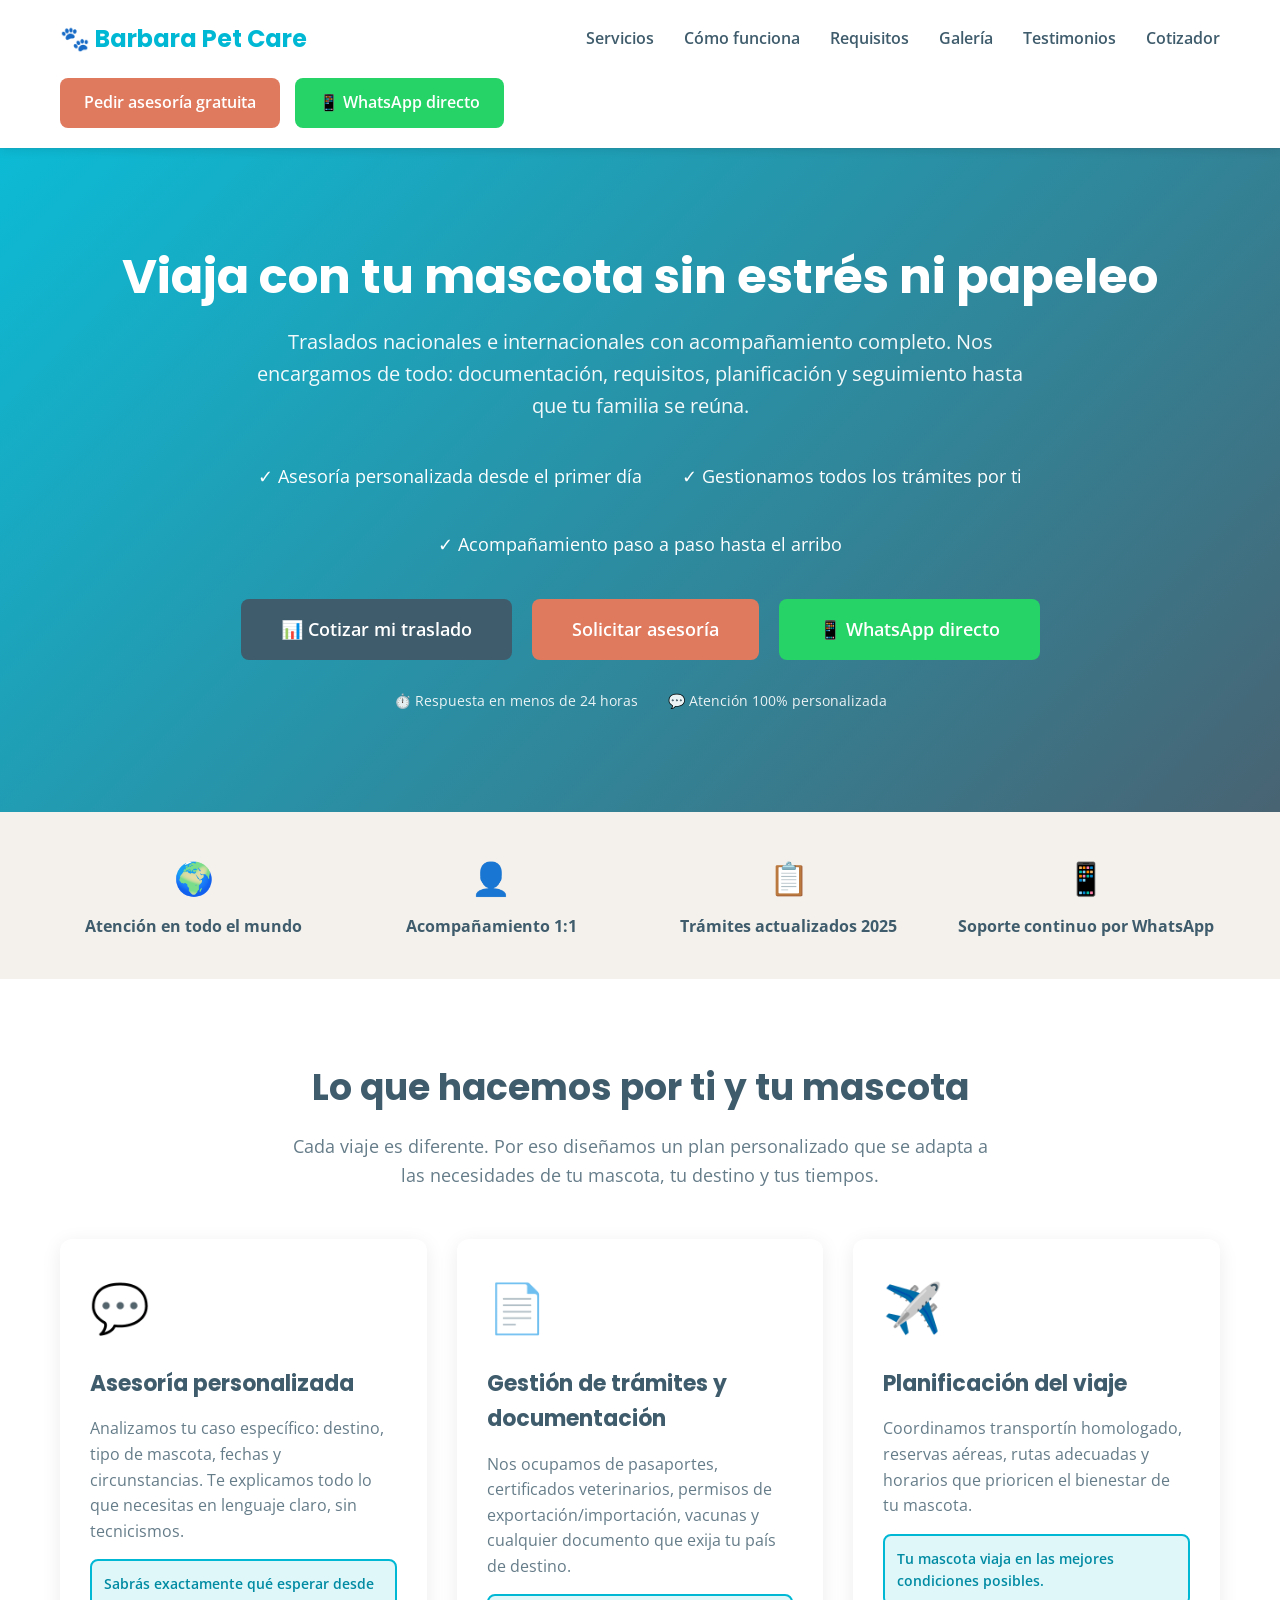
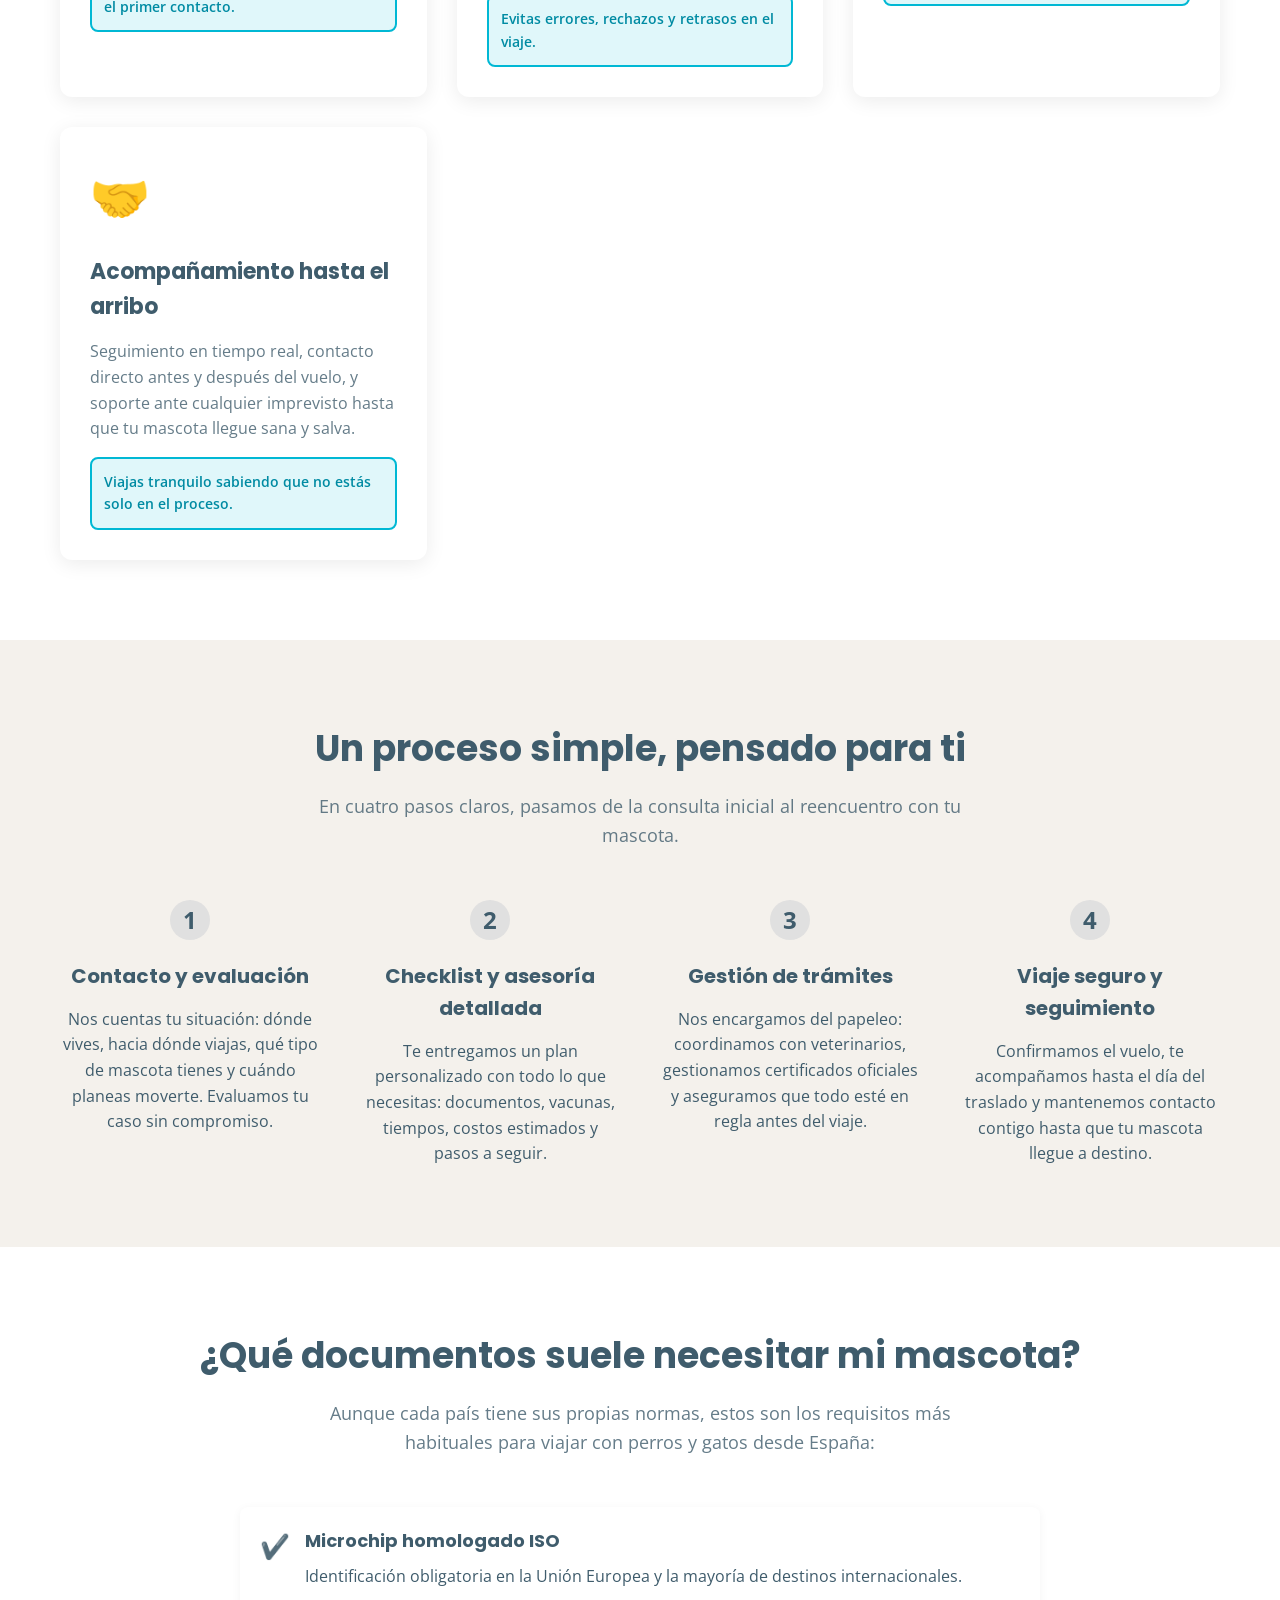
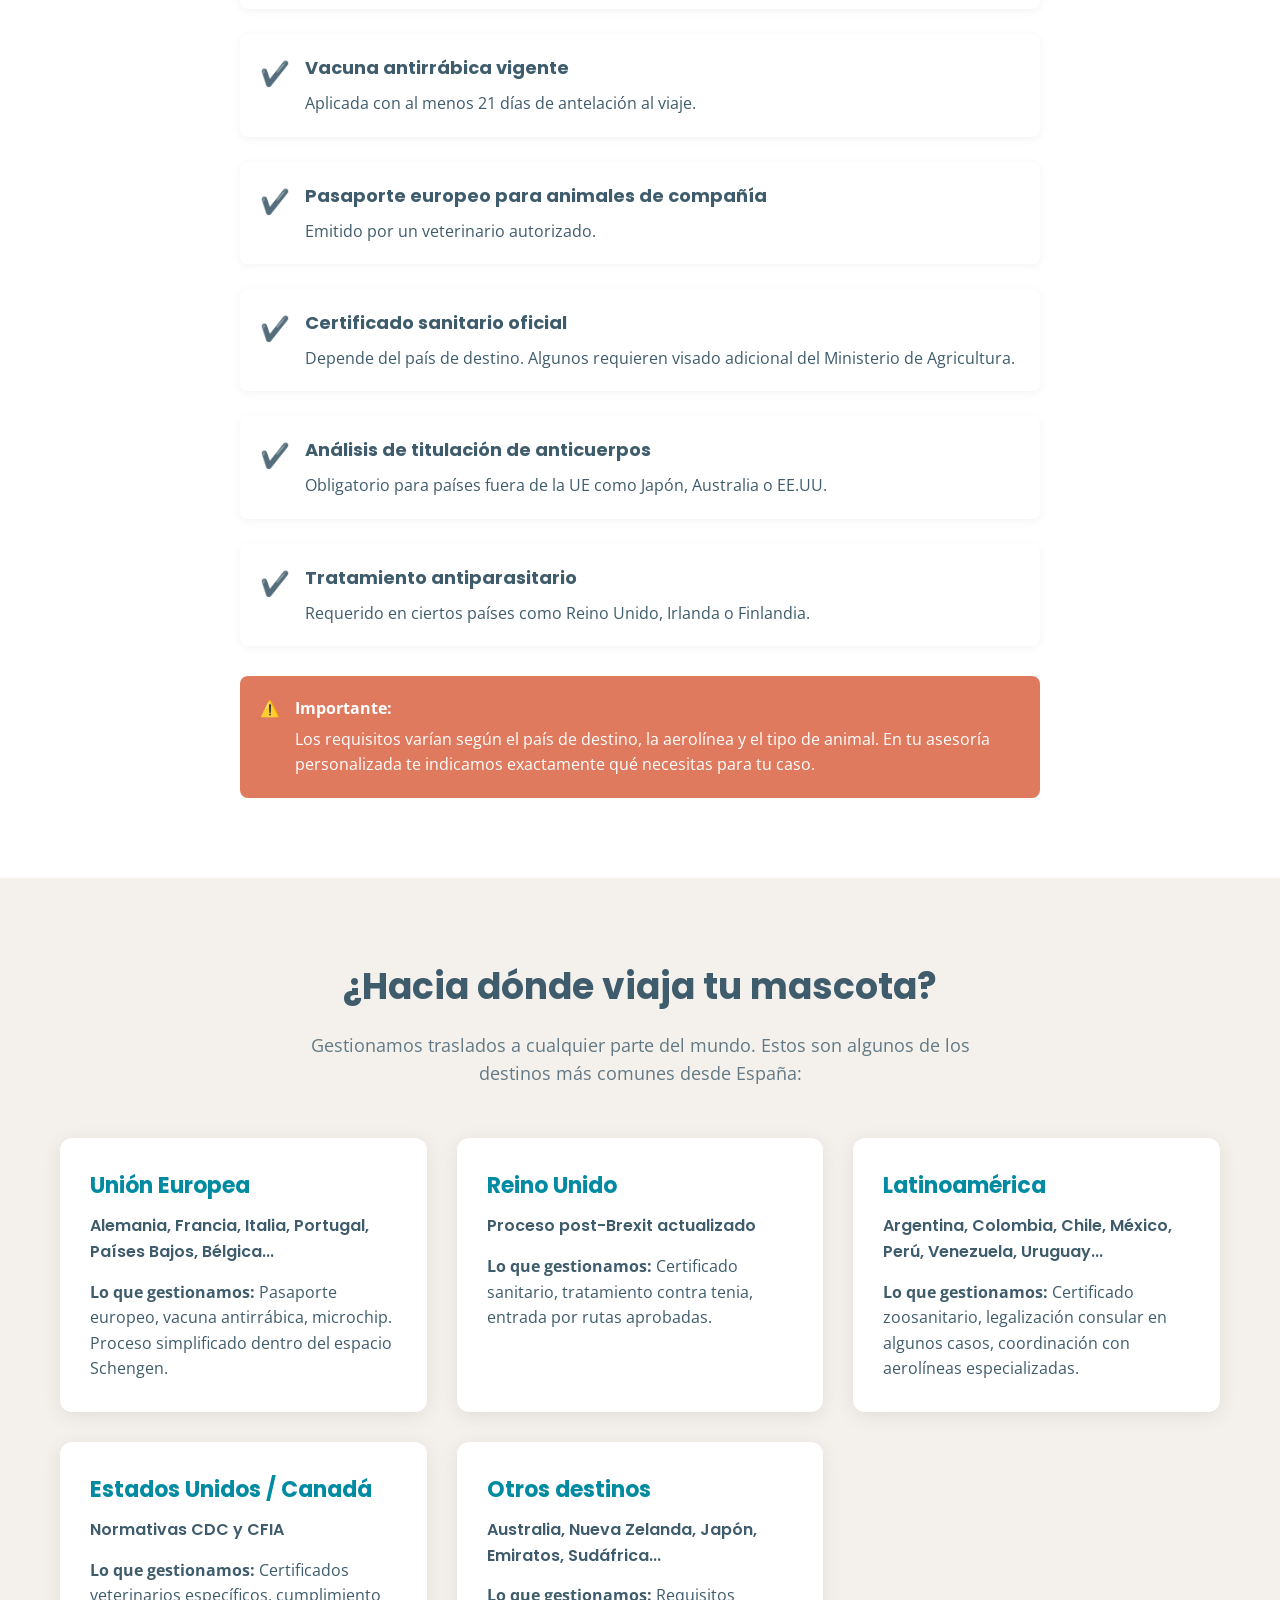
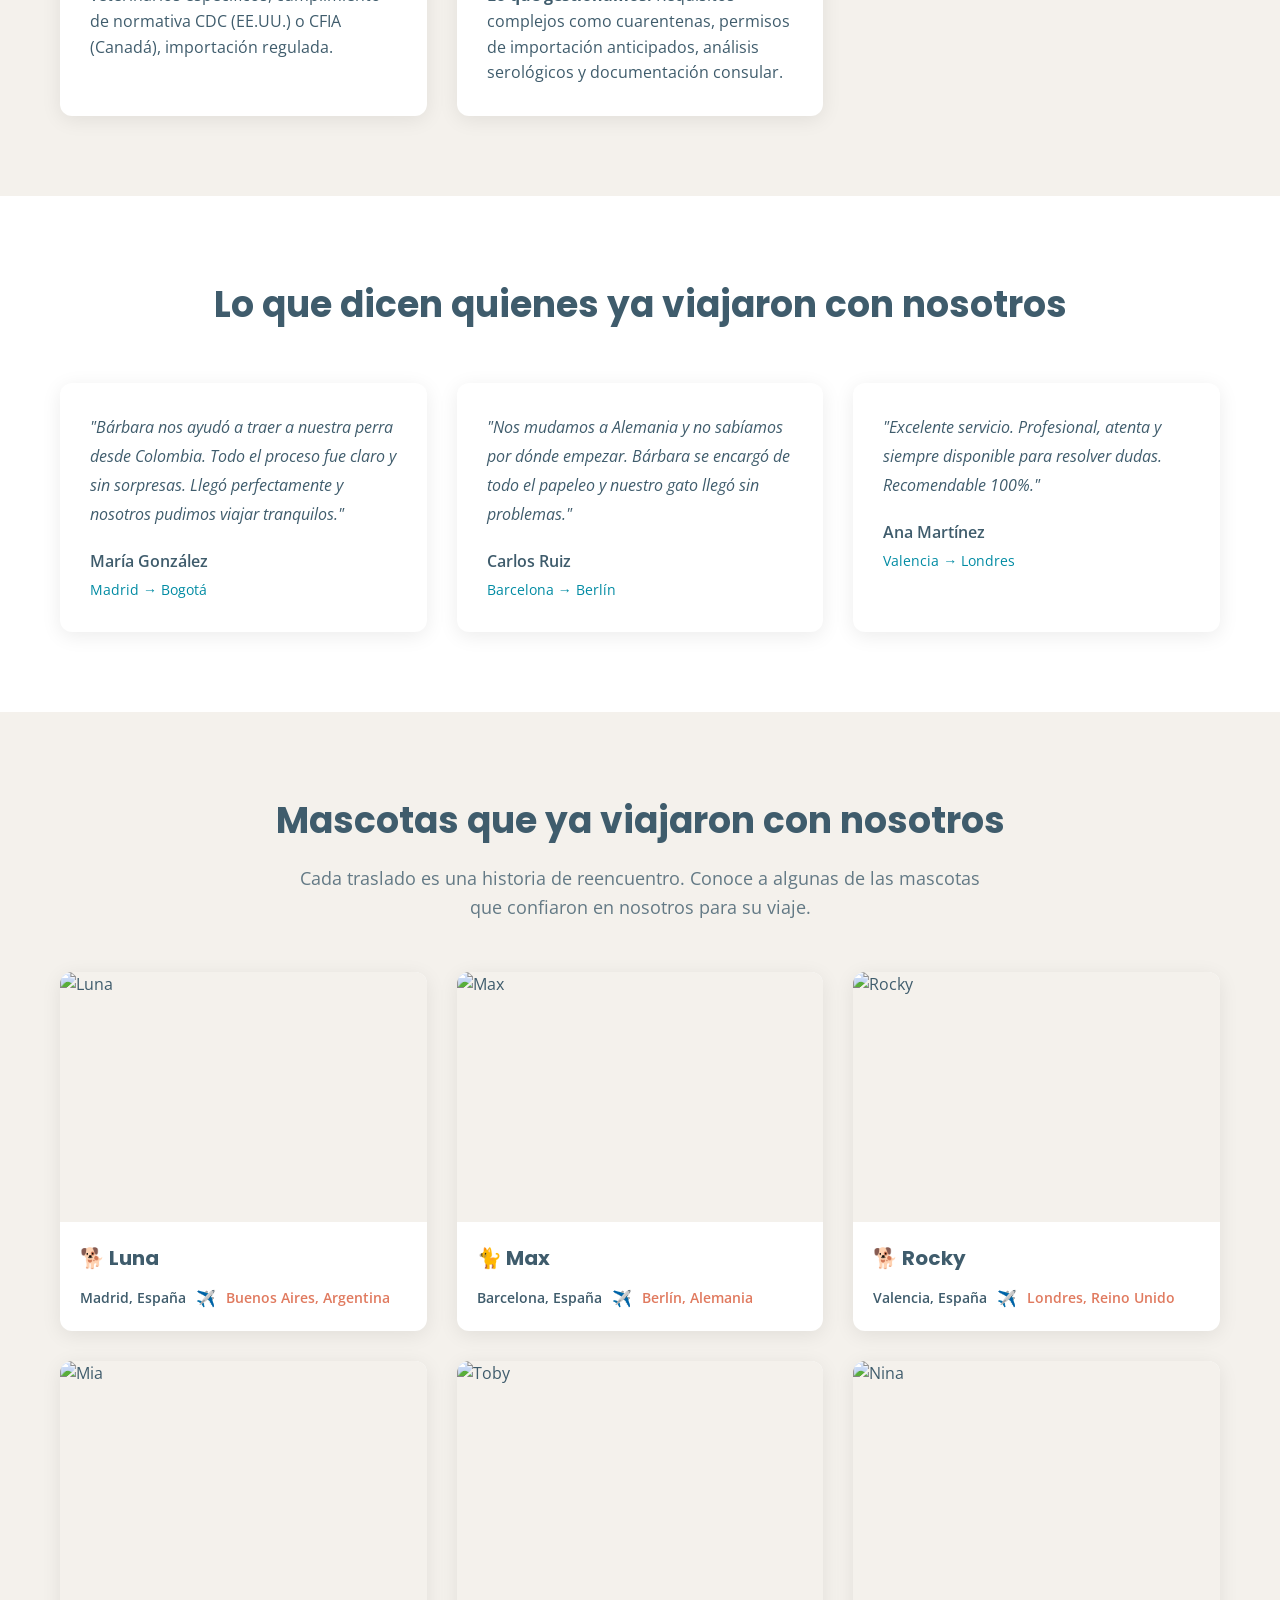
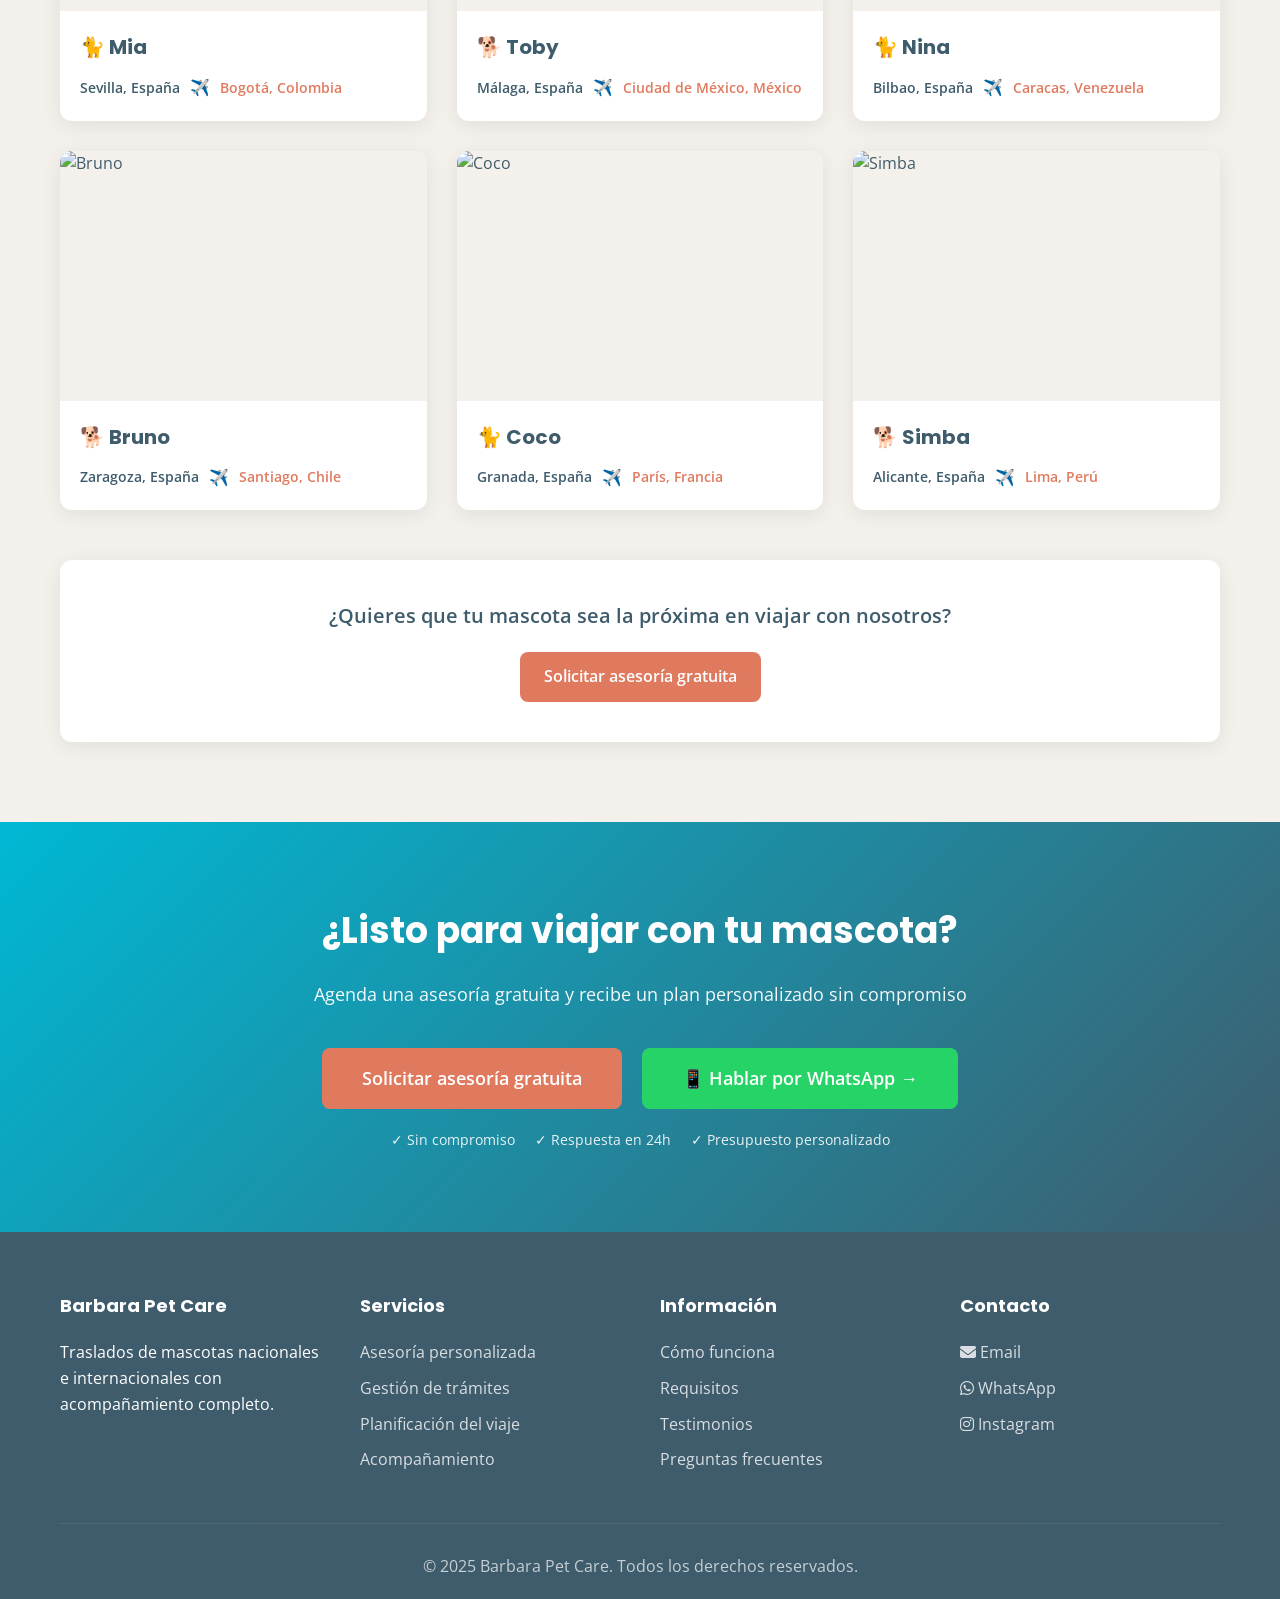
==== commit 2ebaf3d6: "add cotizacion" ====
--- a/index.html
+++ b/index.html
@@ -22,7 +22,7 @@
                         <li><a href="#requisitos">Requisitos</a></li>
                         <li><a href="#galeria">Galería</a></li>
                         <li><a href="#testimonios">Testimonios</a></li>
-                        <li><a href="#faq">FAQ</a></li>
+                        <li><a href="cotizador.html">Cotizador</a></li>
                     </ul>
                 </nav>
                 <div class="header-buttons">
@@ -46,8 +46,9 @@
             </div>
 
             <div class="hero-buttons">
-                <a href="contacto.html" class="btn btn-primary btn-large">Solicitar asesoría sin compromiso</a>
-                <a href="https://wa.me/34XXXXXXXXX" class="btn btn-whatsapp btn-large">📱 Hablar por WhatsApp →</a>
+                <a href="cotizador.html" class="btn btn-secondary btn-large">📊 Cotizar mi traslado</a>
+                <a href="contacto.html" class="btn btn-primary btn-large">Solicitar asesoría</a>
+                <a href="https://wa.me/34XXXXXXXXX" class="btn btn-whatsapp btn-large">📱 WhatsApp directo</a>
             </div>
 
             <div class="hero-trust">
--- a/styles.css
+++ b/styles.css
@@ -793,6 +793,380 @@
     box-shadow: 0 4px 12px rgba(63, 92, 108, 0.3);
 }
 
+/* Cotizador */
+.cotizador-section {
+    background: var(--beige);
+    padding: 80px 0;
+    min-height: calc(100vh - 200px);
+}
+
+.cotizador-wrapper {
+    display: grid;
+    grid-template-columns: 2.5fr 1fr;
+    gap: 40px;
+    max-width: 1200px;
+    margin: 0 auto;
+}
+
+.cotizador-form {
+    background: var(--blanco);
+    padding: 40px;
+    border-radius: 12px;
+    box-shadow: 0 4px 20px rgba(0,0,0,0.08);
+}
+
+/* Step Indicator */
+.step-indicator {
+    display: flex;
+    justify-content: space-between;
+    margin-bottom: 40px;
+    position: relative;
+}
+
+.step-indicator::before {
+    content: '';
+    position: absolute;
+    top: 20px;
+    left: 0;
+    right: 0;
+    height: 2px;
+    background: #e0e0e0;
+    z-index: 0;
+}
+
+.step {
+    display: flex;
+    flex-direction: column;
+    align-items: center;
+    gap: 10px;
+    position: relative;
+    z-index: 1;
+    flex: 1;
+}
+
+.step-number {
+    width: 40px;
+    height: 40px;
+    border-radius: 50%;
+    background: #e0e0e0;
+    color: var(--azul);
+    display: flex;
+    align-items: center;
+    justify-content: center;
+    font-weight: 700;
+    transition: all 0.3s;
+}
+
+.step.active .step-number {
+    background: var(--verde);
+    color: var(--blanco);
+}
+
+.step.completed .step-number {
+    background: var(--coral);
+    color: var(--blanco);
+}
+
+.step span {
+    font-size: 12px;
+    color: var(--azul);
+    opacity: 0.7;
+    text-align: center;
+}
+
+.step.active span {
+    opacity: 1;
+    font-weight: 600;
+}
+
+/* Cotizador Steps */
+.cotizador-step {
+    display: none;
+}
+
+.cotizador-step.active {
+    display: block;
+    animation: fadeIn 0.3s;
+}
+
+@keyframes fadeIn {
+    from { opacity: 0; transform: translateY(10px); }
+    to { opacity: 1; transform: translateY(0); }
+}
+
+.cotizador-step h3 {
+    font-size: 24px;
+    color: var(--azul);
+    margin-bottom: 10px;
+}
+
+.step-subtitle {
+    color: var(--azul);
+    opacity: 0.7;
+    margin-bottom: 30px;
+}
+
+.form-buttons {
+    display: flex;
+    gap: 15px;
+    margin-top: 30px;
+}
+
+/* Services Checklist */
+.services-checklist {
+    display: flex;
+    flex-direction: column;
+    gap: 15px;
+}
+
+.service-checkbox {
+    display: flex;
+    align-items: start;
+    gap: 15px;
+    padding: 20px;
+    background: var(--beige);
+    border-radius: 8px;
+    cursor: pointer;
+    transition: all 0.3s;
+    border: 2px solid transparent;
+}
+
+.service-checkbox:hover {
+    border-color: var(--verde);
+    background: var(--blanco);
+}
+
+.service-checkbox input[type="checkbox"] {
+    width: 20px;
+    height: 20px;
+    cursor: pointer;
+    margin-top: 2px;
+}
+
+.service-checkbox input[type="checkbox"]:disabled {
+    cursor: not-allowed;
+}
+
+.service-info {
+    flex: 1;
+}
+
+.service-title {
+    display: flex;
+    align-items: center;
+    gap: 10px;
+    margin-bottom: 5px;
+    flex-wrap: wrap;
+}
+
+.check-icon {
+    color: var(--verde);
+    font-size: 18px;
+}
+
+.service-title strong {
+    color: var(--azul);
+    font-size: 16px;
+}
+
+.badge-included {
+    background: var(--verde);
+    color: var(--blanco);
+    padding: 3px 10px;
+    border-radius: 12px;
+    font-size: 11px;
+    font-weight: 600;
+}
+
+.service-price {
+    background: var(--coral);
+    color: var(--blanco);
+    padding: 3px 10px;
+    border-radius: 12px;
+    font-size: 12px;
+    font-weight: 600;
+}
+
+.service-info p {
+    font-size: 14px;
+    color: var(--azul);
+    opacity: 0.8;
+    margin: 0;
+}
+
+/* Quote Summary */
+.quote-summary {
+    display: flex;
+    flex-direction: column;
+    gap: 30px;
+}
+
+.quote-items {
+    display: flex;
+    flex-direction: column;
+    gap: 15px;
+}
+
+.quote-item {
+    display: flex;
+    align-items: center;
+    gap: 15px;
+    padding: 15px;
+    background: var(--beige);
+    border-radius: 8px;
+}
+
+.quote-item-icon {
+    font-size: 24px;
+    width: 40px;
+    text-align: center;
+}
+
+.quote-item-content {
+    flex: 1;
+    color: var(--azul);
+}
+
+.quote-item-content strong {
+    display: block;
+    margin-bottom: 3px;
+}
+
+.quote-item-price {
+    font-weight: 700;
+    color: var(--coral);
+    font-size: 18px;
+}
+
+.quote-total {
+    background: linear-gradient(135deg, var(--verde), var(--azul));
+    color: var(--blanco);
+    padding: 30px;
+    border-radius: 12px;
+    text-align: center;
+}
+
+.total-label {
+    font-size: 18px;
+    margin-bottom: 15px;
+    opacity: 0.95;
+}
+
+.total-price {
+    font-size: 48px;
+    font-weight: 700;
+    margin-bottom: 15px;
+}
+
+.quote-note {
+    font-size: 12px;
+    opacity: 0.8;
+    margin: 0;
+}
+
+.quote-actions {
+    display: flex;
+    flex-direction: column;
+    gap: 15px;
+}
+
+/* Cotizador Sidebar */
+.cotizador-sidebar {
+    display: flex;
+    flex-direction: column;
+    gap: 20px;
+}
+
+.sidebar-card {
+    background: var(--blanco);
+    padding: 25px;
+    border-radius: 12px;
+    box-shadow: 0 2px 15px rgba(0,0,0,0.08);
+}
+
+.sidebar-card h4 {
+    color: var(--azul);
+    margin-bottom: 15px;
+    font-size: 18px;
+}
+
+.sidebar-card p {
+    color: var(--azul);
+    opacity: 0.8;
+    margin-bottom: 15px;
+    font-size: 14px;
+}
+
+.sidebar-benefits {
+    list-style: none;
+    display: flex;
+    flex-direction: column;
+    gap: 12px;
+}
+
+.sidebar-benefits li {
+    display: flex;
+    align-items: center;
+    gap: 10px;
+    color: var(--azul);
+    font-size: 14px;
+}
+
+.sidebar-benefits i {
+    color: var(--verde);
+    font-size: 18px;
+}
+
+.btn-block {
+    width: 100%;
+    justify-content: center;
+}
+
+/* Quote Summary Card en Contacto */
+.quote-summary-card {
+    background: linear-gradient(135deg, rgba(0, 184, 212, 0.1), rgba(63, 92, 108, 0.1));
+    border: 2px solid var(--verde);
+    border-radius: 12px;
+    padding: 30px;
+    margin-bottom: 30px;
+}
+
+.quote-summary-card h3 {
+    color: var(--azul);
+    margin-bottom: 20px;
+    display: flex;
+    align-items: center;
+    gap: 10px;
+}
+
+.quote-summary-card i {
+    color: var(--verde);
+}
+
+.quote-summary-grid {
+    display: grid;
+    grid-template-columns: repeat(auto-fit, minmax(200px, 1fr));
+    gap: 15px;
+}
+
+.quote-summary-grid > div {
+    color: var(--azul);
+}
+
+.quote-summary-total {
+    grid-column: 1 / -1;
+    font-size: 20px;
+    padding-top: 15px;
+    border-top: 2px solid var(--verde);
+    margin-top: 15px;
+}
+
+.price-highlight {
+    color: var(--coral);
+    font-size: 28px;
+    font-weight: 700;
+}
+
 /* Footer */
 footer {
     background: var(--azul);
@@ -902,4 +1276,37 @@
     .contact-form {
         padding: 25px;
     }
-}
+
+    .cotizador-wrapper {
+        grid-template-columns: 1fr;
+    }
+
+    .cotizador-form {
+        padding: 25px;
+    }
+
+    .step-indicator {
+        flex-wrap: wrap;
+        gap: 15px;
+    }
+
+    .step {
+        min-width: 80px;
+    }
+
+    .step span {
+        display: none;
+    }
+
+    .form-buttons {
+        flex-direction: column;
+    }
+
+    .quote-summary-grid {
+        grid-template-columns: 1fr;
+    }
+
+    .total-price {
+        font-size: 36px;
+    }
+}
